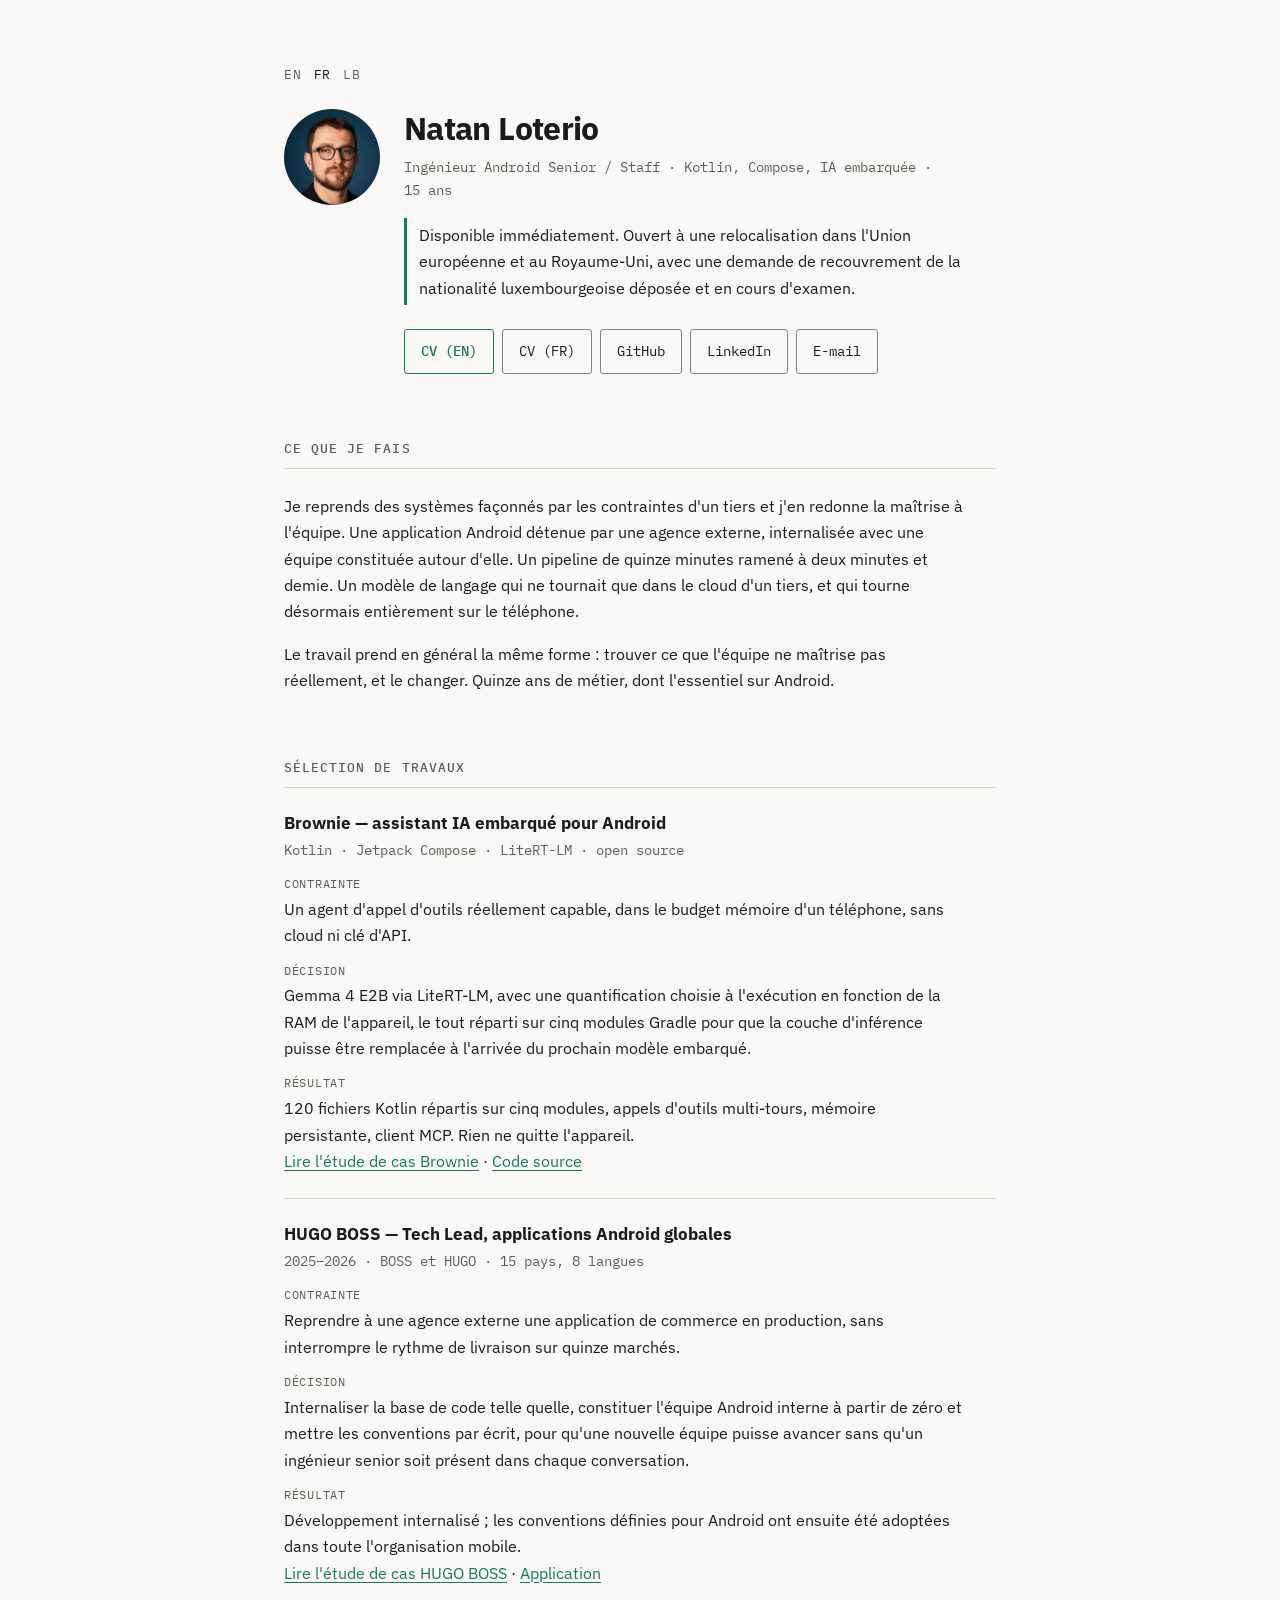
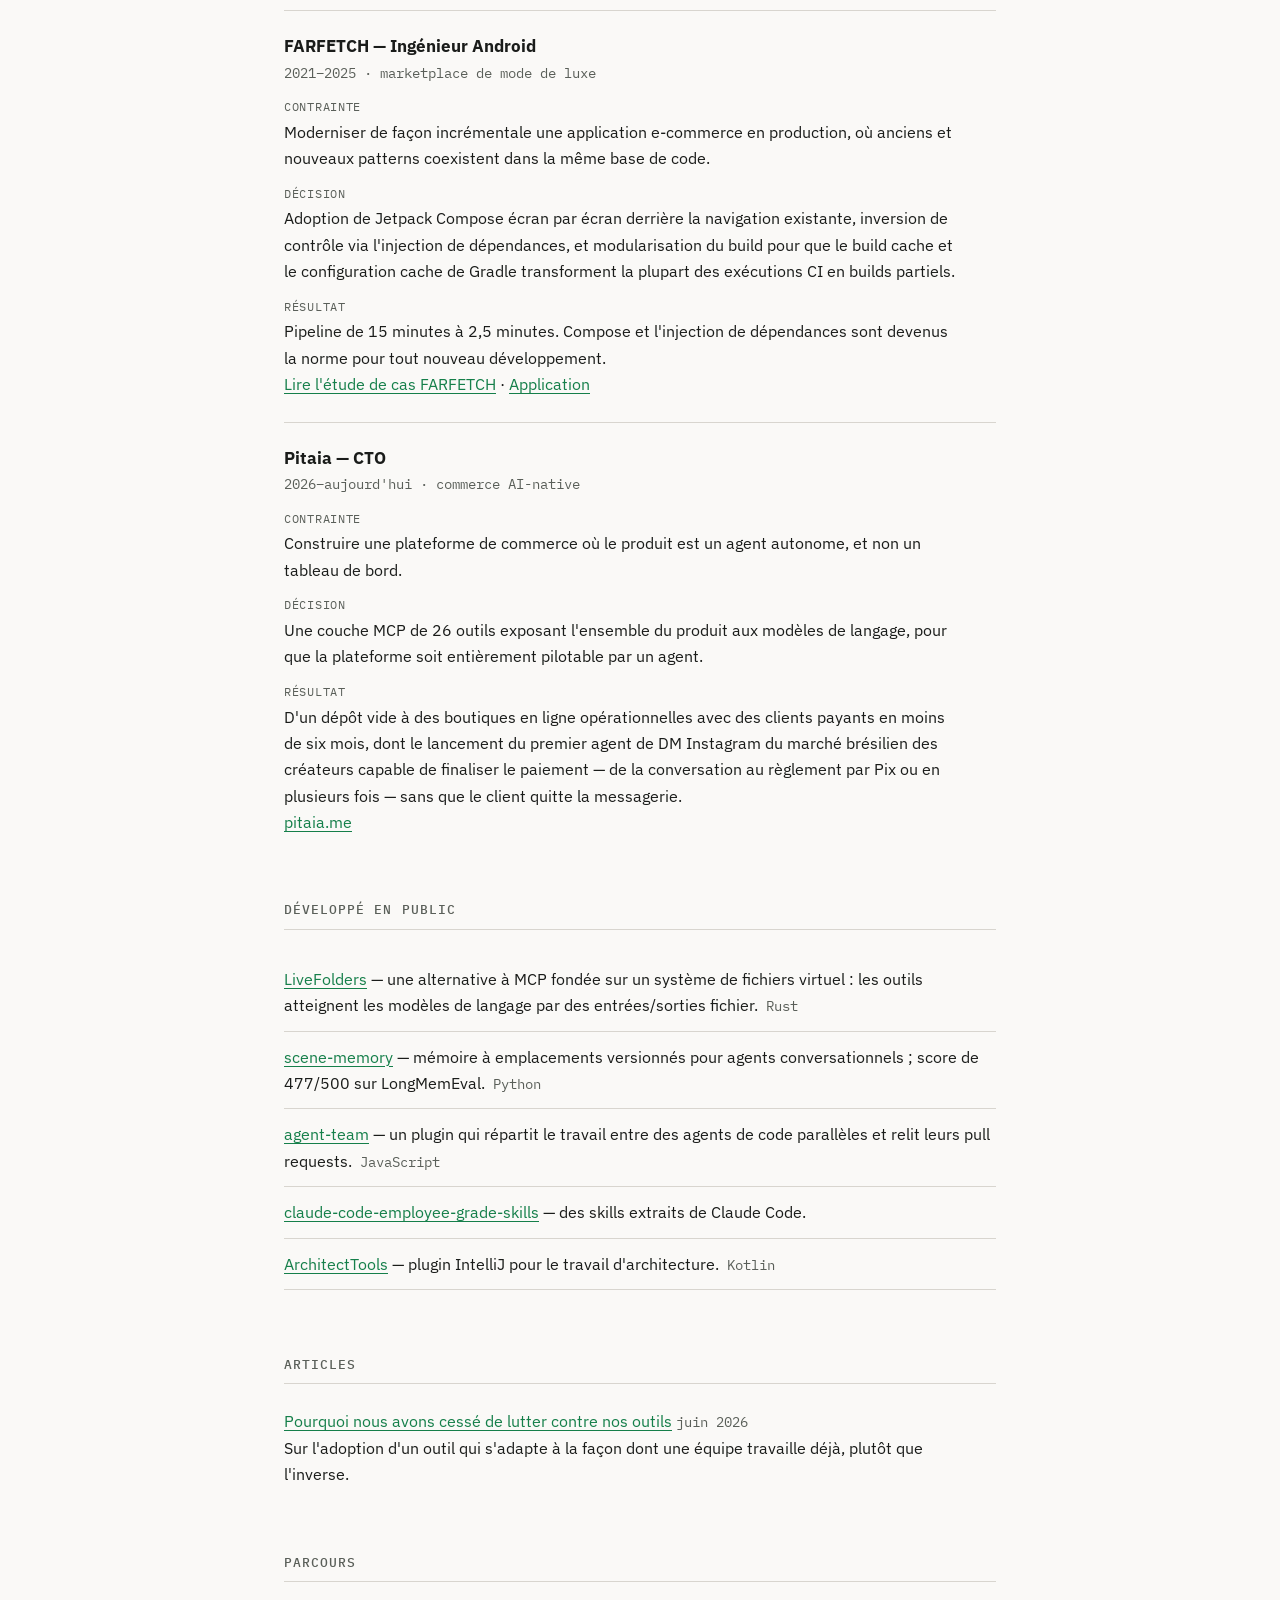
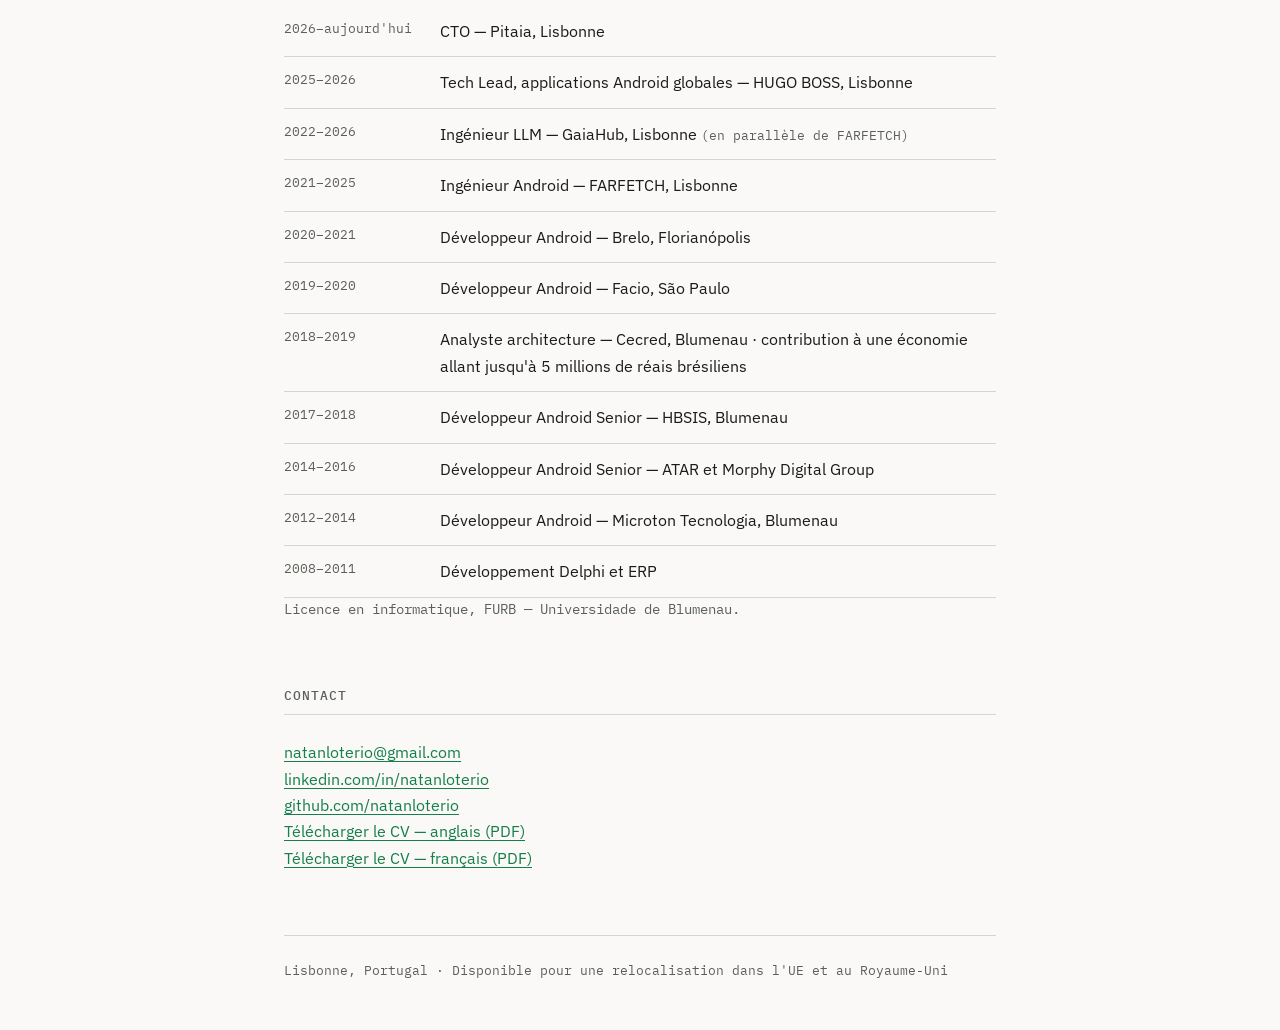
==== fr/index.html @ ef6e4e83 "fix: apply French review fixes (I1-I3, M1-M15) Surgical fixes from rev-fr.md. No hedge, number, name" ====
<!DOCTYPE html>
<html lang="fr">
<head>
<meta charset="utf-8">
<meta name="viewport" content="width=device-width, initial-scale=1">
<title>Natan Loterio — Ingénieur Android Senior / Staff</title>
<meta name="description" content="Ingénieur Android Senior / Staff, 15 ans dans le logiciel dont 13 sur Android. Kotlin, Compose, IA embarquée. Ancien Tech Lead chez HUGO BOSS et ingénieur Android chez FARFETCH. Disponible pour une relocalisation dans l'UE et au Royaume-Uni.">
<meta property="og:title" content="Natan Loterio — Ingénieur Android Senior / Staff">
<meta property="og:description" content="Quinze ans de métier, dont l'essentiel sur Android. Je reprends des systèmes façonnés par les contraintes d'un tiers et j'en redonne la maîtrise à l'équipe.">
<meta property="og:image" content="https://loterio.me/assets/og.png">
<meta property="og:url" content="https://loterio.me/fr/">
<meta property="og:type" content="profile">
<link rel="canonical" href="https://loterio.me/fr/">
<link rel="alternate" hreflang="en" href="https://loterio.me/">
<link rel="alternate" hreflang="fr" href="https://loterio.me/fr/">
<link rel="alternate" hreflang="lb" href="https://loterio.me/lb/">
<link rel="alternate" hreflang="x-default" href="https://loterio.me/">
<link rel="icon" href="../assets/favicon.ico" sizes="any">
<link rel="preconnect" href="https://fonts.googleapis.com">
<link rel="preconnect" href="https://fonts.gstatic.com" crossorigin>
<link href="https://fonts.googleapis.com/css2?family=IBM+Plex+Mono:wght@400;500&family=IBM+Plex+Sans:wght@400;500&display=swap" rel="stylesheet">
<link rel="stylesheet" href="../assets/site.css">
<script type="application/ld+json">
{"@context":"https://schema.org","@type":"Person","name":"Natan Loterio","jobTitle":"Ingénieur Android Senior / Staff","email":"mailto:natanloterio@gmail.com","url":"https://loterio.me/","image":"https://loterio.me/assets/natan.jpg","address":{"@type":"PostalAddress","addressLocality":"Lisbon","addressCountry":"PT"},"alumniOf":{"@type":"CollegeOrUniversity","name":"FURB — Universidade de Blumenau"},"knowsAbout":["Android","Kotlin","Jetpack Compose","On-device machine learning","Mobile architecture"],"sameAs":["https://github.com/natanloterio","https://www.linkedin.com/in/natanloterio","https://natanloterio.substack.com"]}
</script>
</head>
<body>

<nav class="langs" aria-label="Langue">
  <a href="../" hreflang="en" lang="en">EN</a>
  <span aria-current="true">FR</span>
  <a href="../lb/" hreflang="lb" lang="lb">LB</a>
</nav>

<header class="hero">
  <img class="portrait" src="../assets/natan.jpg" width="96" height="96" alt="Portrait de Natan Loterio">
  <div>
    <h1>Natan Loterio</h1>
    <p class="role">Ingénieur Android Senior / Staff · Kotlin, Compose, IA embarquée · 15&nbsp;ans</p>
    <p class="status">Disponible immédiatement. Ouvert à une relocalisation dans l'Union européenne et au Royaume-Uni, avec une demande de recouvrement de la nationalité luxembourgeoise déposée et en cours d'examen.</p>
    <nav class="actions" aria-label="Liens de profil">
      <a class="btn primary" href="../assets/cv-en.pdf">CV (EN)</a>
      <a class="btn" href="../assets/cv-fr.pdf">CV (FR)</a>
      <a class="btn" href="https://github.com/natanloterio" rel="noopener noreferrer">GitHub</a>
      <a class="btn" href="https://www.linkedin.com/in/natanloterio" rel="noopener noreferrer">LinkedIn</a>
      <a class="btn" href="mailto:natanloterio@gmail.com">E-mail</a>
    </nav>
  </div>
</header>

<main>

<section id="thesis">
  <h2>Ce que je fais</h2>
  <p>Je reprends des systèmes façonnés par les contraintes d'un tiers et j'en redonne la maîtrise à l'équipe. Une application Android détenue par une agence externe, internalisée avec une équipe constituée autour d'elle. Un pipeline de quinze minutes ramené à deux minutes et demie. Un modèle de langage qui ne tournait que dans le cloud d'un tiers, et qui tourne désormais entièrement sur le téléphone.</p>
  <p>Le travail prend en général la même forme&nbsp;: trouver ce que l'équipe ne maîtrise pas réellement, et le changer. Quinze ans de métier, dont l'essentiel sur Android.</p>
</section>

<section id="proof">
  <h2>Sélection de travaux</h2>

  <article class="proof-item">
    <h3>Brownie — assistant IA embarqué pour Android</h3>
    <p class="meta">Kotlin · Jetpack Compose · LiteRT-LM · open source</p>
    <dl>
      <dt>Contrainte</dt>
      <dd>Un agent d'appel d'outils réellement capable, dans le budget mémoire d'un téléphone, sans cloud ni clé d'API.</dd>
      <dt>Décision</dt>
      <dd>Gemma 4 E2B via LiteRT-LM, avec une quantification choisie à l'exécution en fonction de la RAM de l'appareil, le tout réparti sur cinq modules Gradle pour que la couche d'inférence puisse être remplacée à l'arrivée du prochain modèle embarqué.</dd>
      <dt>Résultat</dt>
      <dd>120 fichiers Kotlin répartis sur cinq modules, appels d'outils multi-tours, mémoire persistante, client MCP. Rien ne quitte l'appareil.</dd>
    </dl>
    <p><a href="work/brownie.html">Lire l'étude de cas Brownie</a> · <a href="https://github.com/natanloterio/Brownie" rel="noopener noreferrer">Code source</a></p>
  </article>

  <article class="proof-item">
    <h3>HUGO BOSS — Tech Lead, applications Android globales</h3>
    <p class="meta">2025–2026 · BOSS et HUGO · 15 pays, 8 langues</p>
    <dl>
      <dt>Contrainte</dt>
      <dd>Reprendre à une agence externe une application de commerce en production, sans interrompre le rythme de livraison sur quinze marchés.</dd>
      <dt>Décision</dt>
      <dd>Internaliser la base de code telle quelle, constituer l'équipe Android interne à partir de zéro et mettre les conventions par écrit, pour qu'une nouvelle équipe puisse avancer sans qu'un ingénieur senior soit présent dans chaque conversation.</dd>
      <dt>Résultat</dt>
      <dd>Développement internalisé&nbsp;; les conventions définies pour Android ont ensuite été adoptées dans toute l'organisation mobile.</dd>
    </dl>
    <p><a href="work/hugo-boss.html">Lire l'étude de cas HUGO BOSS</a> · <a href="https://play.google.com/store/apps/details?id=com.hugoboss.hugoboss" rel="noopener noreferrer">Application</a></p>
  </article>

  <article class="proof-item">
    <h3>FARFETCH — Ingénieur Android</h3>
    <p class="meta">2021–2025 · marketplace de mode de luxe</p>
    <dl>
      <dt>Contrainte</dt>
      <dd>Moderniser de façon incrémentale une application e-commerce en production, où anciens et nouveaux patterns coexistent dans la même base de code.</dd>
      <dt>Décision</dt>
      <dd>Adoption de Jetpack Compose écran par écran derrière la navigation existante, inversion de contrôle via l'injection de dépendances, et modularisation du build pour que le build cache et le configuration cache de Gradle transforment la plupart des exécutions CI en builds partiels.</dd>
      <dt>Résultat</dt>
      <dd>Pipeline de 15 minutes à 2,5 minutes. Compose et l'injection de dépendances sont devenus la norme pour tout nouveau développement.</dd>
    </dl>
    <p><a href="work/farfetch.html">Lire l'étude de cas FARFETCH</a> · <a href="https://play.google.com/store/apps/details?id=com.farfetch.farfetchshop" rel="noopener noreferrer">Application</a></p>
  </article>

  <article class="proof-item">
    <h3>Pitaia — CTO</h3>
    <p class="meta">2026–aujourd'hui · commerce AI-native</p>
    <dl>
      <dt>Contrainte</dt>
      <dd>Construire une plateforme de commerce où le produit est un agent autonome, et non un tableau de bord.</dd>
      <dt>Décision</dt>
      <dd>Une couche MCP de 26 outils exposant l'ensemble du produit aux modèles de langage, pour que la plateforme soit entièrement pilotable par un agent.</dd>
      <dt>Résultat</dt>
      <dd>D'un dépôt vide à des boutiques en ligne opérationnelles avec des clients payants en moins de six mois, dont le lancement du premier agent de DM Instagram du marché brésilien des créateurs capable de finaliser le paiement — de la conversation au règlement par Pix ou en plusieurs fois — sans que le client quitte la messagerie.</dd>
    </dl>
    <p><a href="https://pitaia.me" rel="noopener noreferrer">pitaia.me</a></p>
  </article>
</section>

<section id="open-source">
  <h2>Développé en public</h2>
  <ul class="repo-list">
    <li><a href="https://github.com/natanloterio/LiveFolders" rel="noopener noreferrer">LiveFolders</a> — une alternative à MCP fondée sur un système de fichiers virtuel&nbsp;: les outils atteignent les modèles de langage par des entrées/sorties fichier.<span class="stack">Rust</span></li>
    <li><a href="https://github.com/natanloterio/scene-memory" rel="noopener noreferrer">scene-memory</a> — mémoire à emplacements versionnés pour agents conversationnels&nbsp;; score de 477/500 sur LongMemEval.<span class="stack">Python</span></li>
    <li><a href="https://github.com/natanloterio/agent-team" rel="noopener noreferrer">agent-team</a> — un plugin qui répartit le travail entre des agents de code parallèles et relit leurs pull requests.<span class="stack">JavaScript</span></li>
    <li><a href="https://github.com/natanloterio/claude-code-employee-grade-skills" rel="noopener noreferrer">claude-code-employee-grade-skills</a> — des skills extraits de Claude Code.</li>
    <li><a href="https://github.com/natanloterio/ArchitectTools" rel="noopener noreferrer">ArchitectTools</a> — plugin IntelliJ pour le travail d'architecture.<span class="stack">Kotlin</span></li>
  </ul>
</section>

<section id="writing">
  <h2>Articles</h2>
  <ul class="plain">
    <li>
      <a href="https://natanloterio.substack.com/p/why-we-stopped-fighting-our-tools" rel="noopener noreferrer">Pourquoi nous avons cessé de lutter contre nos outils</a>
      <span class="period">juin 2026</span>
      <p>Sur l'adoption d'un outil qui s'adapte à la façon dont une équipe travaille déjà, plutôt que l'inverse.</p>
    </li>
  </ul>
</section>

<section id="track-record">
  <h2>Parcours</h2>
  <ul class="timeline">
    <li><span class="period">2026–aujourd'hui</span><span>CTO — Pitaia, Lisbonne</span></li>
    <li><span class="period">2025–2026</span><span>Tech Lead, applications Android globales — HUGO BOSS, Lisbonne</span></li>
    <li><span class="period">2022–2026</span><span>Ingénieur LLM — GaiaHub, Lisbonne <span class="period">(en parallèle de FARFETCH)</span></span></li>
    <li><span class="period">2021–2025</span><span>Ingénieur Android — FARFETCH, Lisbonne</span></li>
    <li><span class="period">2020–2021</span><span>Développeur Android — Brelo, Florianópolis</span></li>
    <li><span class="period">2019–2020</span><span>Développeur Android — Facio, São Paulo</span></li>
    <li><span class="period">2018–2019</span><span>Analyste architecture — Cecred, Blumenau · contribution à une économie allant jusqu'à 5 millions de réais brésiliens</span></li>
    <li><span class="period">2017–2018</span><span>Développeur Android Senior — HBSIS, Blumenau</span></li>
    <li><span class="period">2014–2016</span><span>Développeur Android Senior — ATAR et Morphy Digital Group</span></li>
    <li><span class="period">2012–2014</span><span>Développeur Android — Microton Tecnologia, Blumenau</span></li>
    <li><span class="period">2008–2011</span><span>Développement Delphi et ERP</span></li>
  </ul>
  <p class="meta">Licence en informatique, FURB — Universidade de Blumenau.</p>
</section>

<section id="contact">
  <h2>Contact</h2>
  <ul class="plain">
    <li><a href="mailto:natanloterio@gmail.com">natanloterio@gmail.com</a></li>
    <li><a href="https://www.linkedin.com/in/natanloterio" rel="noopener noreferrer">linkedin.com/in/natanloterio</a></li>
    <li><a href="https://github.com/natanloterio" rel="noopener noreferrer">github.com/natanloterio</a></li>
    <li><a href="../assets/cv-en.pdf">Télécharger le CV — anglais (PDF)</a></li>
    <li><a href="../assets/cv-fr.pdf">Télécharger le CV — français (PDF)</a></li>
  </ul>
</section>

</main>

<footer>Lisbonne, Portugal · Disponible pour une relocalisation dans l'UE et au Royaume-Uni</footer>

</body>
</html>
---- assets/site.css ----
:root {
  --bg: #faf9f7;
  --surface: #f2f0ec;
  --text: #1a1c1a;
  --muted: #5a5f59;
  --accent: #157f4a;
  --rule: #d8d5cf;
  --rule-interactive: #878581;
  --mono: 'IBM Plex Mono', ui-monospace, SFMono-Regular, Menlo, monospace;
  --sans: 'IBM Plex Sans', system-ui, -apple-system, 'Segoe UI', sans-serif;
  --measure: 68ch;
  --page: 760px;
  --s1: 4px;  --s2: 8px;   --s3: 12px; --s4: 16px;
  --s6: 24px; --s8: 32px;  --s12: 48px; --s16: 64px;
}

@media (prefers-color-scheme: dark) {
  :root {
    --bg: #0d0d0d;
    --surface: #161816;
    --text: #e6e6e3;
    --muted: #8b8f8a;
    --accent: #63c98a;
    --rule: #262826;
    --rule-interactive: #666866;
  }
}

*, *::before, *::after { box-sizing: border-box; }
body, h1, h2, h3, p, ul, ol, figure { margin: 0; }

body {
  background: var(--bg);
  color: var(--text);
  font-family: var(--sans);
  font-size: 16px;
  line-height: 1.65;
  max-width: var(--page);
  margin: 0 auto;
  padding: var(--s16) var(--s6) var(--s12);
  -webkit-font-smoothing: antialiased;
}

a { color: var(--accent); text-underline-offset: 3px; }
a:hover { text-decoration-thickness: 2px; }
:focus-visible { outline: 2px solid var(--accent); outline-offset: 3px; border-radius: 2px; }

h1 { font-size: 32px; line-height: 1.2; letter-spacing: -0.02em; }
h2 {
  font-family: var(--mono);
  font-size: 13px;
  font-weight: 500;
  letter-spacing: 0.08em;
  text-transform: uppercase;
  color: var(--muted);
  padding-bottom: var(--s2);
  border-bottom: 1px solid var(--rule);
  margin-bottom: var(--s6);
}
h3 { font-size: 17px; line-height: 1.35; }
p { max-width: var(--measure); }
p + p { margin-top: var(--s4); }

.mono, .meta, .period, .stack { font-family: var(--mono); font-size: 14px; color: var(--muted); }

section { margin-top: var(--s16); }

/* Hero */
.hero h1 { margin-bottom: var(--s2); }
.hero .role { font-family: var(--mono); font-size: 14px; color: var(--muted); margin-bottom: var(--s4); }
.hero .status {
  font-size: 16px;
  border-left: 3px solid var(--accent);
  padding: var(--s1) 0 var(--s1) var(--s3);
  margin-bottom: var(--s6);
}

.hero { display: grid; grid-template-columns: 96px 1fr; gap: var(--s6); align-items: start; }
.hero > div { min-width: 0; }
.portrait { width: 96px; height: 96px; border-radius: 50%; display: block; }

@media (max-width: 640px) {
  .hero { grid-template-columns: 64px 1fr; gap: var(--s4); }
  .portrait { width: 64px; height: 64px; }
}

.actions { display: flex; flex-wrap: wrap; gap: var(--s2); }
.btn {
  font-family: var(--mono);
  font-size: 14px;
  text-decoration: none;
  color: var(--text);
  border: 1px solid var(--rule-interactive);
  border-radius: 3px;
  padding: 10px var(--s4);
  min-height: 44px;
  display: inline-flex;
  align-items: center;
}
.btn:hover { border-color: var(--accent); color: var(--accent); }
.btn.primary { border-color: var(--accent); color: var(--accent); font-weight: 500; }

/* Proof */
.proof-item { padding-top: var(--s6); border-top: 1px solid var(--rule); margin-top: var(--s6); }
.proof-item:first-of-type { border-top: 0; margin-top: 0; padding-top: 0; }
.proof-item h3 { margin-bottom: var(--s1); }
.proof-item dl { margin: var(--s3) 0 0; }
.proof-item dt {
  font-family: var(--mono); font-size: 12px; letter-spacing: 0.06em;
  text-transform: uppercase; color: var(--muted); margin-top: var(--s3);
}
.proof-item dd { margin: 2px 0 0; max-width: var(--measure); }

/* Repos and writing */
.repo-list, .plain { list-style: none; padding: 0; }
.repo-list li { padding: var(--s3) 0; border-bottom: 1px solid var(--rule); }
.repo-list .stack { margin-left: var(--s2); }

/* Track record */
.timeline { list-style: none; padding: 0; }
.timeline li {
  display: grid;
  grid-template-columns: 140px 1fr;
  gap: var(--s4);
  padding: var(--s3) 0;
  border-bottom: 1px solid var(--rule);
}
.timeline .period { font-size: 13px; }

/* Case studies */
.case-nav { font-family: var(--mono); font-size: 14px; margin-bottom: var(--s8); }
.case h2 { margin-top: var(--s12); }
.case p { margin-top: var(--s4); }
.case ul { max-width: var(--measure); padding-left: 1.1em; margin-top: var(--s4); }
.case li { margin-top: var(--s2); }

footer {
  margin-top: var(--s16);
  padding-top: var(--s6);
  border-top: 1px solid var(--rule);
  font-family: var(--mono);
  font-size: 13px;
  color: var(--muted);
}

@media (max-width: 640px) {
  body { padding: var(--s8) var(--s4) var(--s12); font-size: 15px; }
  h1 { font-size: 26px; }
  .timeline li { grid-template-columns: 1fr; gap: 2px; }
}

@media (prefers-reduced-motion: reduce) {
  *, *::before, *::after { animation: none !important; transition: none !important; }
}

@media print {
  :root {
    --bg: #ffffff; --surface: #ffffff; --text: #000000;
    --muted: #444444; --accent: #000000; --rule: #cccccc;
  }
  body { max-width: none; padding: 0; font-size: 11pt; }
  .actions, .case-nav { display: none; }
  a { text-decoration: underline; }
  a[href^="http"]::after { content: " (" attr(href) ")"; font-size: 9pt; color: #444; }
}

.langs {
  font-family: var(--mono);
  font-size: 13px;
  letter-spacing: 0.06em;
  margin-bottom: var(--s6);
  display: flex;
  gap: var(--s3);
}
.langs span { color: var(--text); }
.langs a { color: var(--muted); text-decoration: none; }
.langs a:hover { color: var(--accent); text-decoration: underline; }
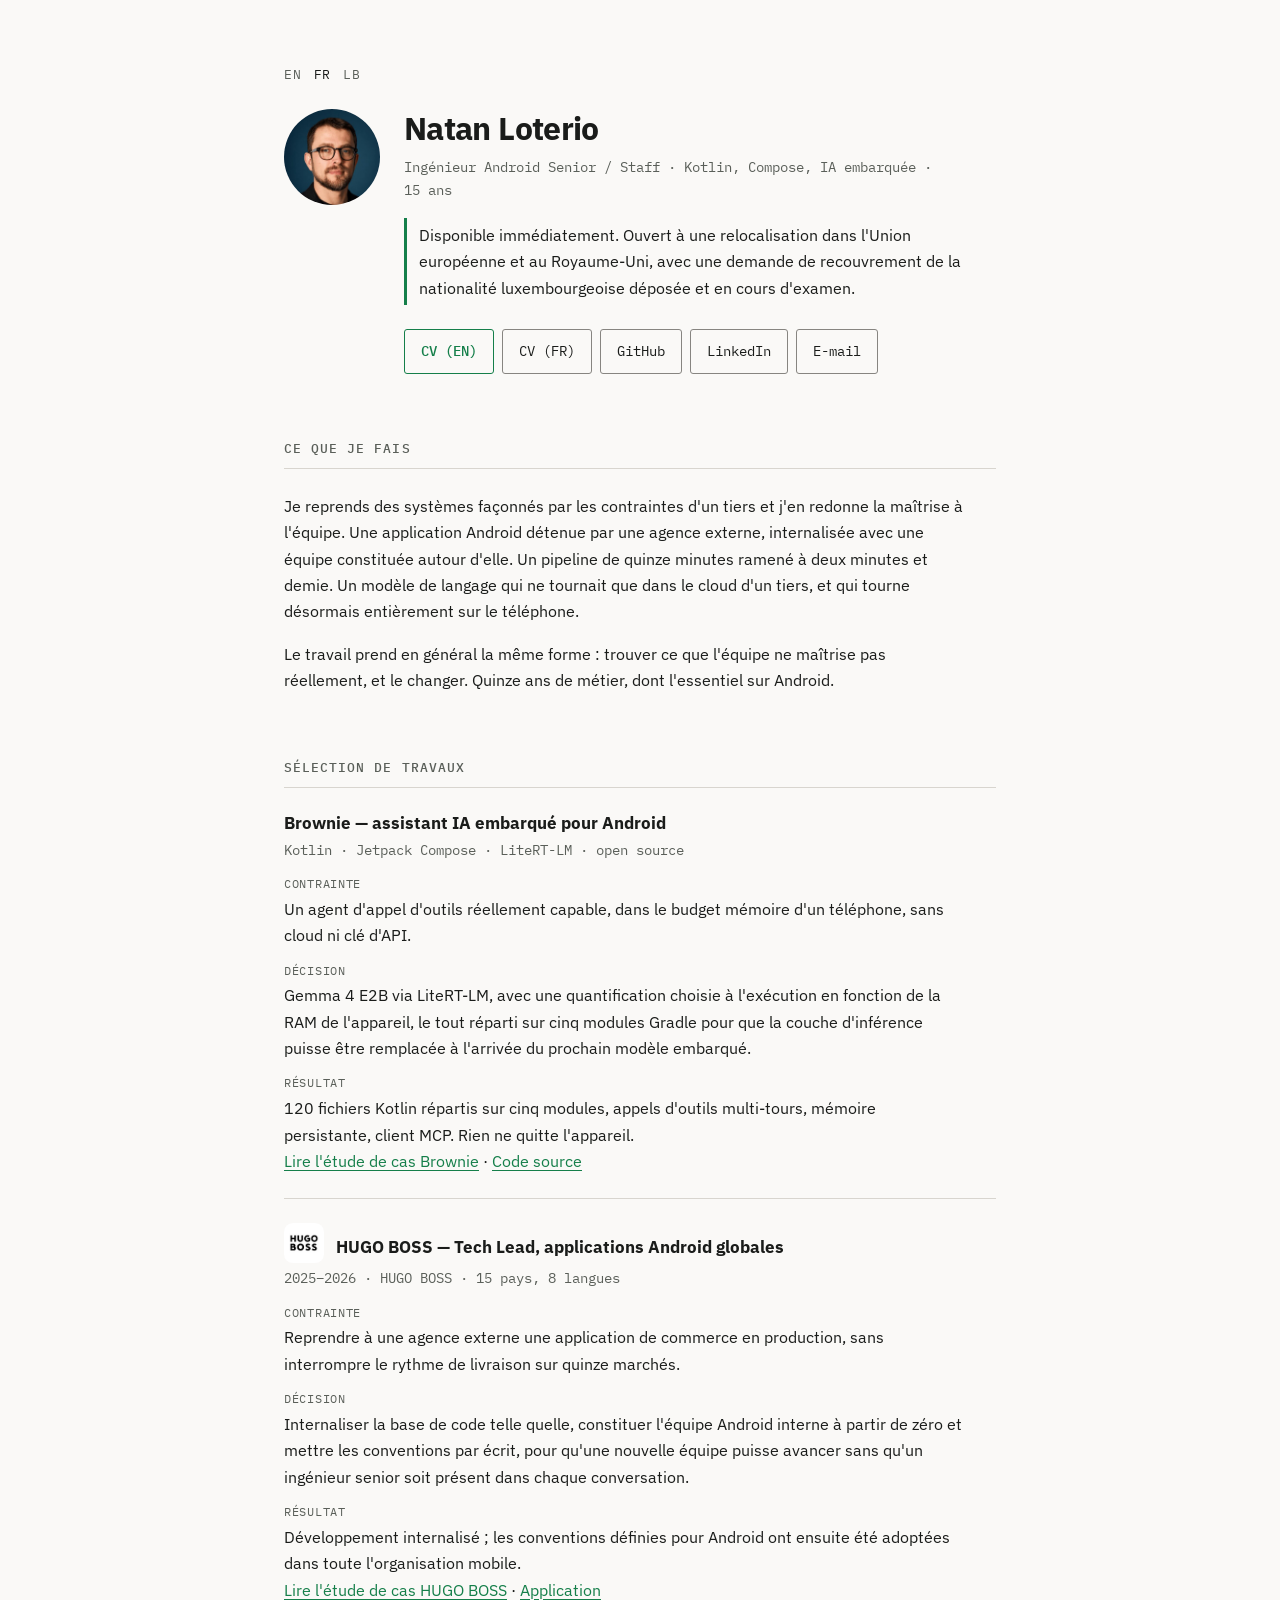
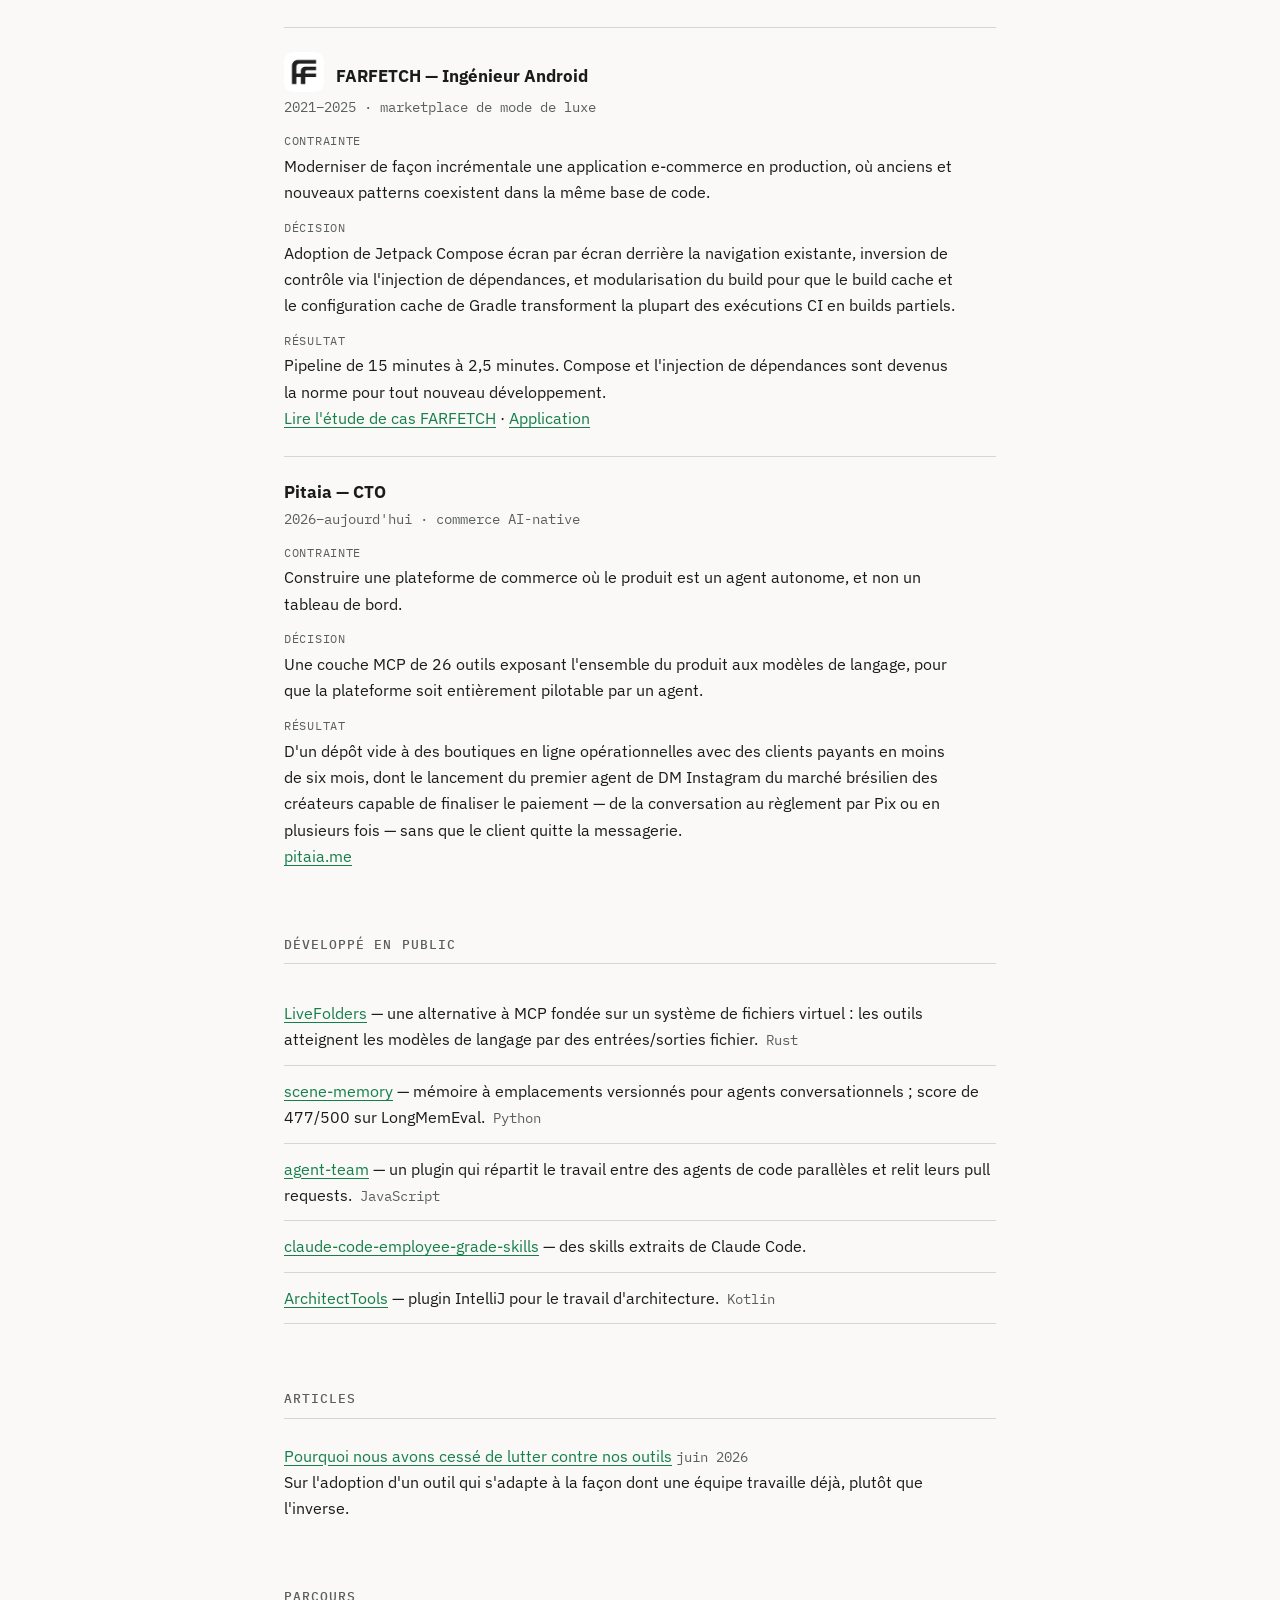
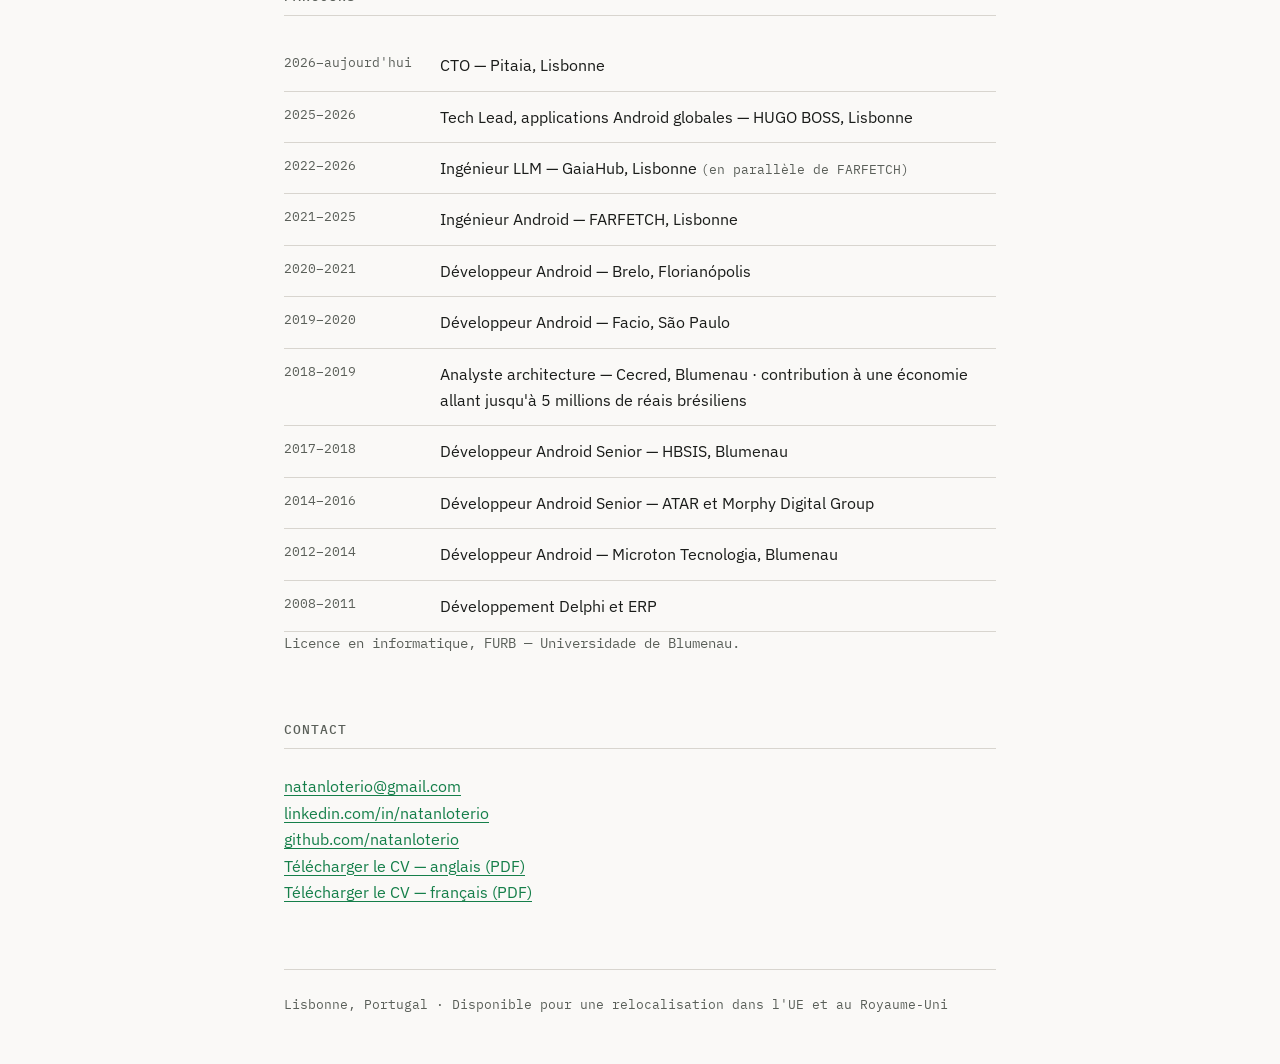
==== commit 611f82f8: "feat: add HUGO BOSS and FARFETCH app icons, sharpen the brand scan line Icons come from the Play Sto" ====
--- a/fr/index.html
+++ b/fr/index.html
@@ -21,7 +21,7 @@
 <link href="https://fonts.googleapis.com/css2?family=IBM+Plex+Mono:wght@400;500&family=IBM+Plex+Sans:wght@400;500&display=swap" rel="stylesheet">
 <link rel="stylesheet" href="../assets/site.css">
 <script type="application/ld+json">
-{"@context":"https://schema.org","@type":"Person","name":"Natan Loterio","jobTitle":"Ingénieur Android Senior / Staff","email":"mailto:natanloterio@gmail.com","url":"https://loterio.me/","image":"https://loterio.me/assets/natan.jpg","address":{"@type":"PostalAddress","addressLocality":"Lisbon","addressCountry":"PT"},"alumniOf":{"@type":"CollegeOrUniversity","name":"FURB — Universidade de Blumenau"},"knowsAbout":["Android","Kotlin","Jetpack Compose","On-device machine learning","Mobile architecture"],"sameAs":["https://github.com/natanloterio","https://www.linkedin.com/in/natanloterio","https://natanloterio.substack.com"]}
+{"@context":"https://schema.org","@type":"Person","name":"Natan Loterio","jobTitle":"Ingénieur Android Senior · Tech Lead","email":"mailto:natanloterio@gmail.com","url":"https://loterio.me/","image":"https://loterio.me/assets/natan.jpg","address":{"@type":"PostalAddress","addressLocality":"Lisbon","addressCountry":"PT"},"alumniOf":{"@type":"CollegeOrUniversity","name":"FURB — Universidade de Blumenau"},"knowsAbout":["Android","Kotlin","Jetpack Compose","On-device machine learning","Mobile architecture"],"sameAs":["https://github.com/natanloterio","https://www.linkedin.com/in/natanloterio","https://natanloterio.substack.com"]}
 </script>
 </head>
 <body>
@@ -74,8 +74,8 @@
   </article>
 
   <article class="proof-item">
-    <h3>HUGO BOSS — Tech Lead, applications Android globales</h3>
-    <p class="meta">2025–2026 · BOSS et HUGO · 15 pays, 8 langues</p>
+    <h3><img class="app-icon" src="../assets/app-hugoboss.png" width="40" height="40" alt="">HUGO BOSS — Tech Lead, applications Android globales</h3>
+    <p class="meta">2025–2026 · HUGO BOSS · 15 pays, 8 langues</p>
     <dl>
       <dt>Contrainte</dt>
       <dd>Reprendre à une agence externe une application de commerce en production, sans interrompre le rythme de livraison sur quinze marchés.</dd>
@@ -88,7 +88,7 @@
   </article>
 
   <article class="proof-item">
-    <h3>FARFETCH — Ingénieur Android</h3>
+    <h3><img class="app-icon" src="../assets/app-farfetch.png" width="40" height="40" alt="">FARFETCH — Ingénieur Android</h3>
     <p class="meta">2021–2025 · marketplace de mode de luxe</p>
     <dl>
       <dt>Contrainte</dt>
--- a/assets/site.css
+++ b/assets/site.css
@@ -175,3 +175,11 @@
 .langs span { color: var(--text); }
 .langs a { color: var(--muted); text-decoration: none; }
 .langs a:hover { color: var(--accent); text-decoration: underline; }
+
+.app-icon {
+  width: 40px;
+  height: 40px;
+  border-radius: 22%;
+  vertical-align: -10px;
+  margin-right: var(--s3);
+}
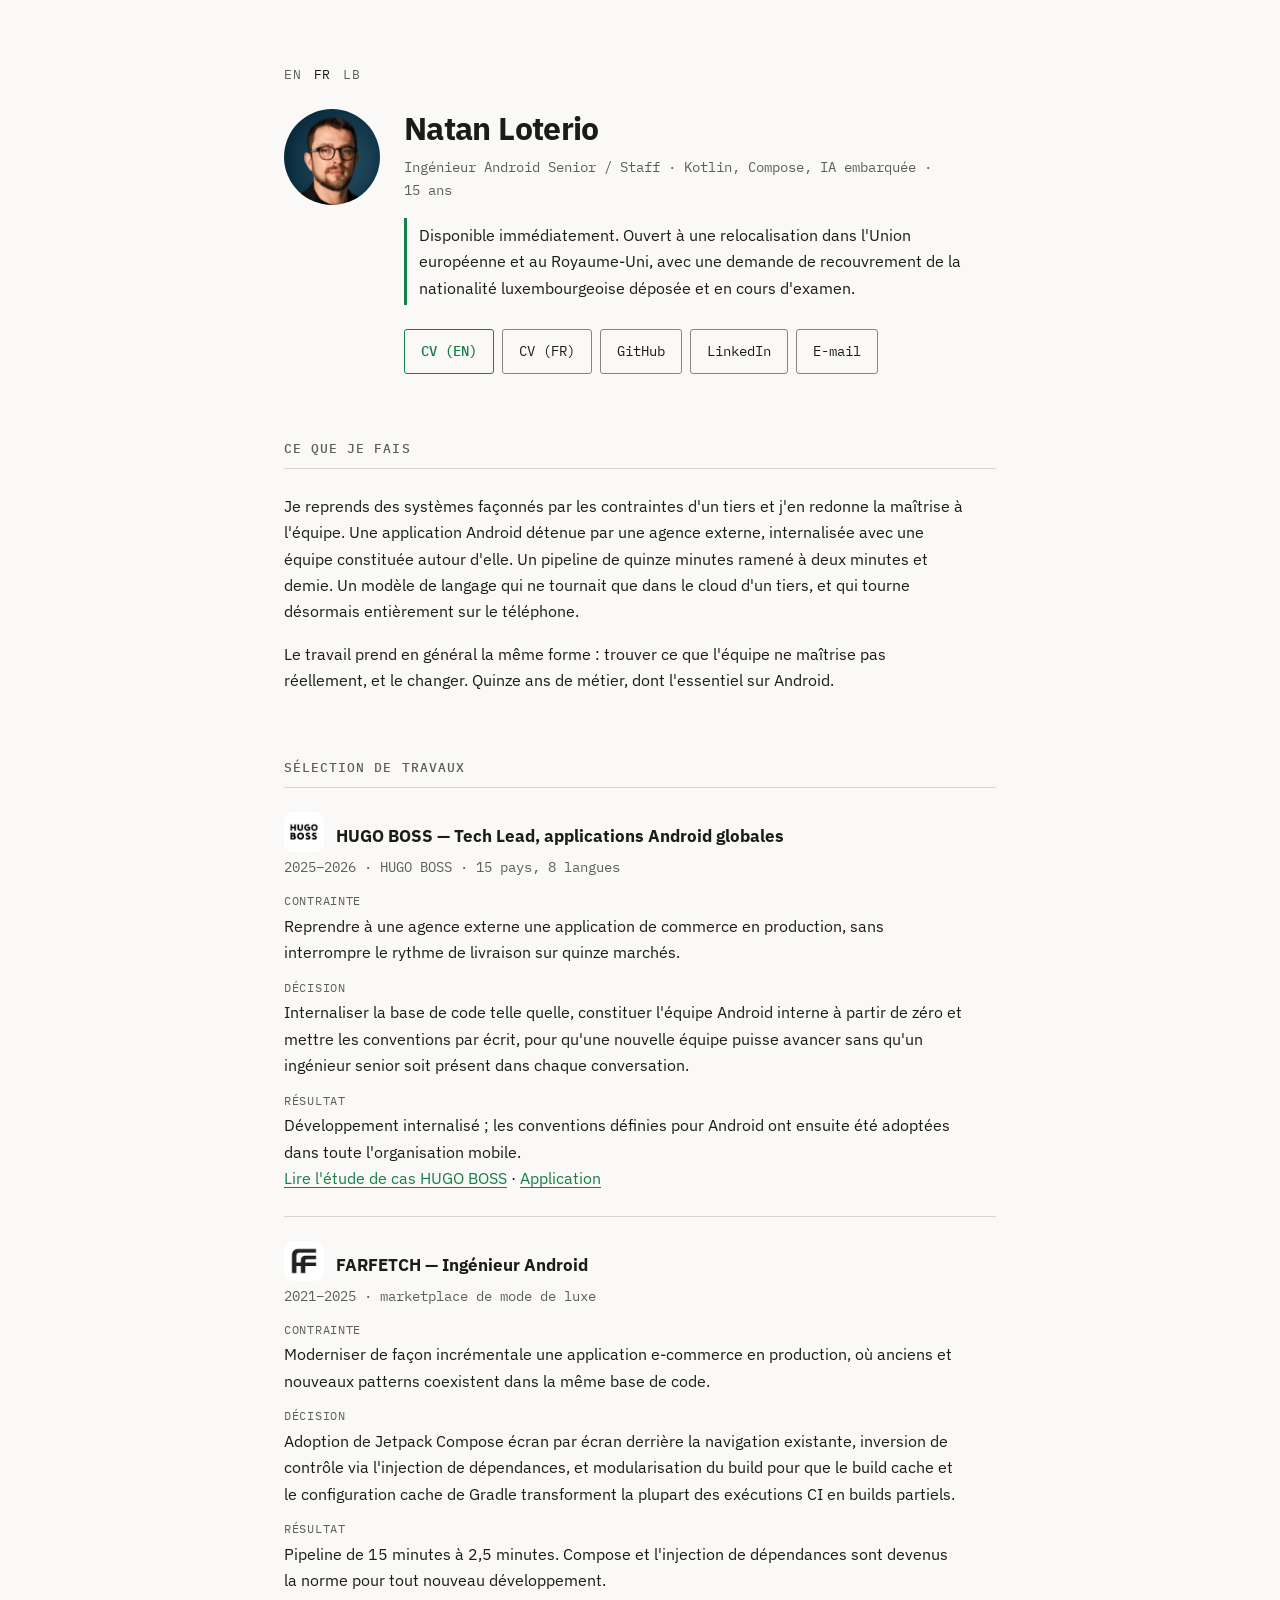
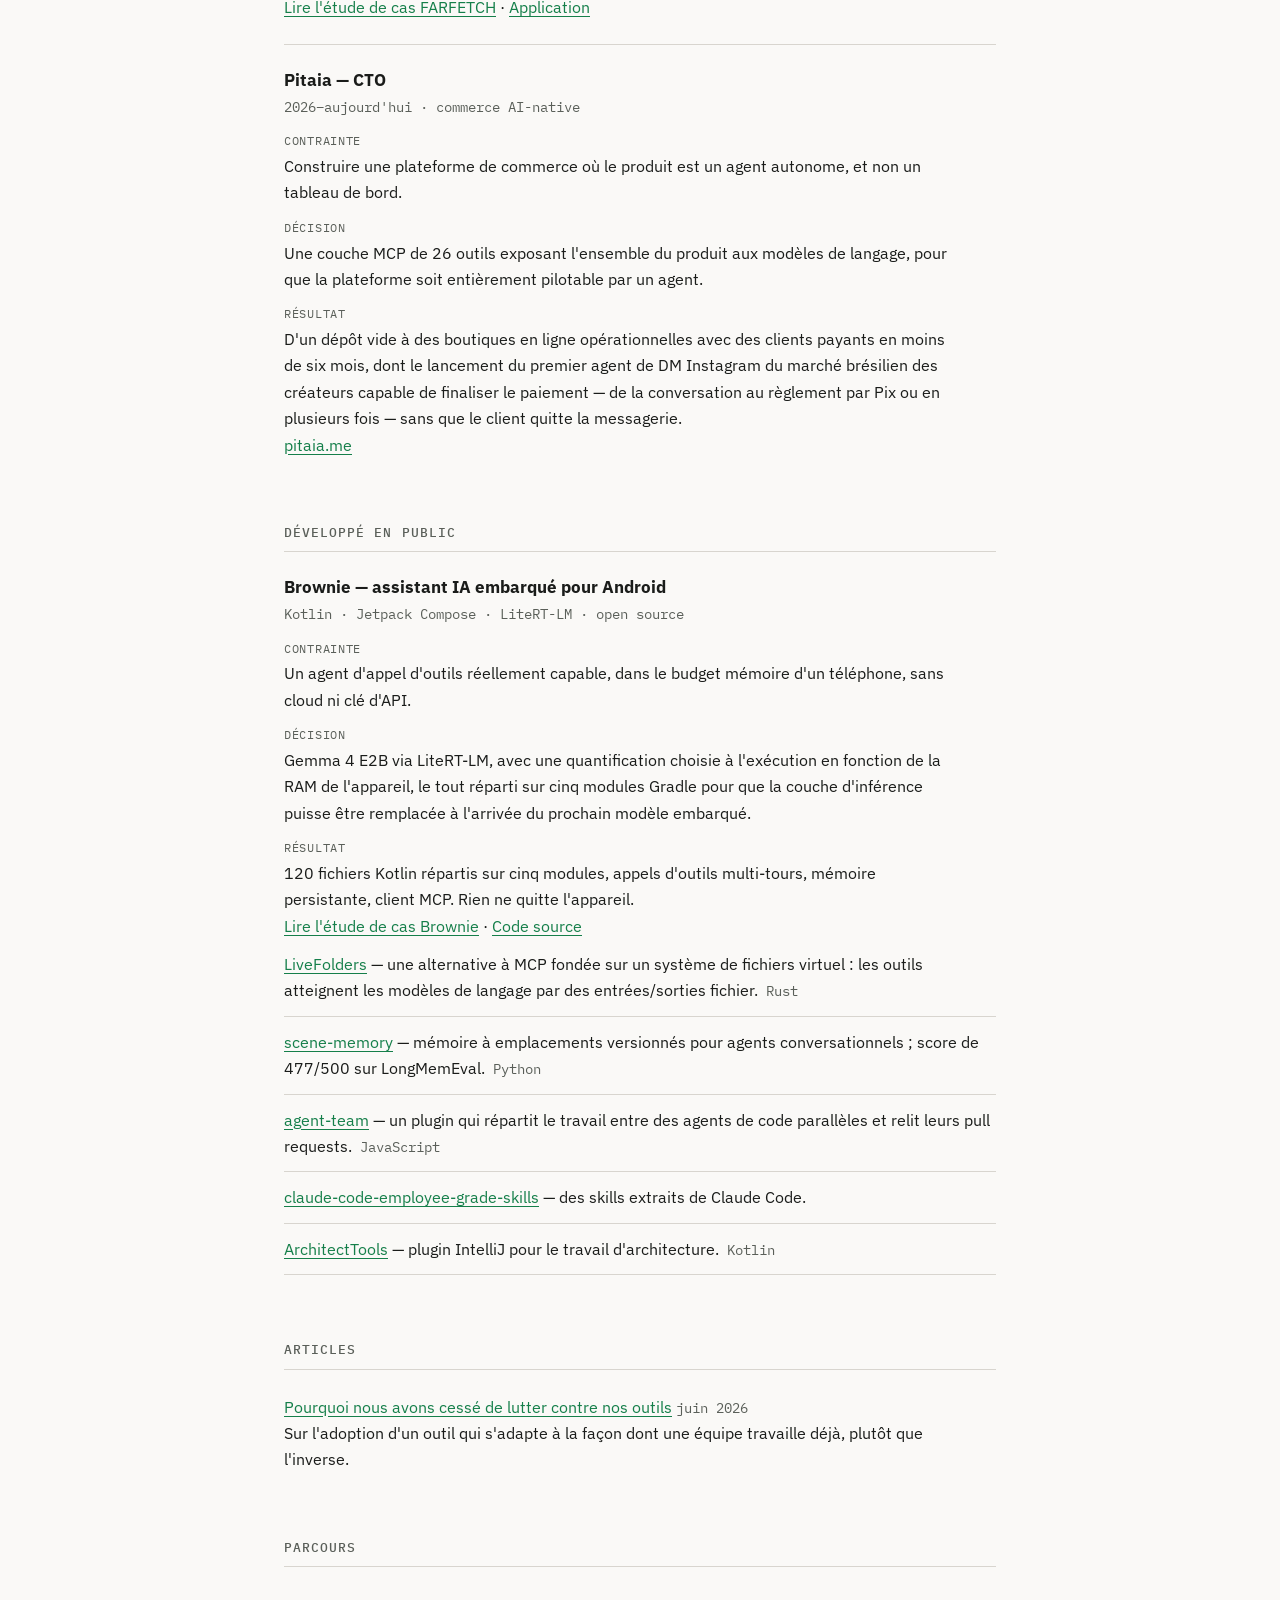
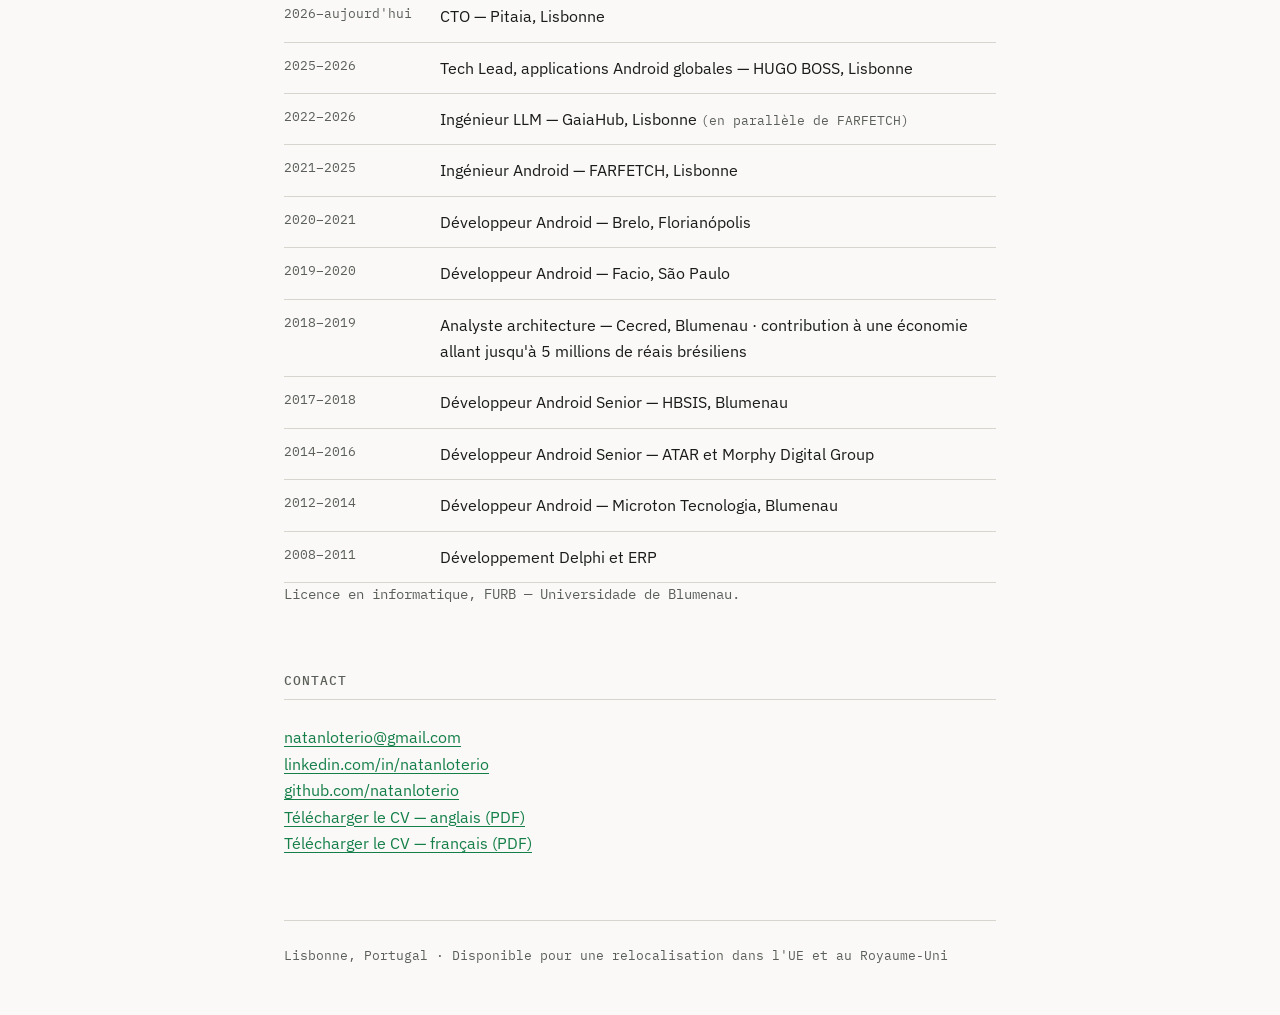
==== commit f33d1fc7: "feat: add the HUGO BOSS re-architecture, move Brownie to open source Three changes, all three langua" ====
--- a/fr/index.html
+++ b/fr/index.html
@@ -60,20 +60,6 @@
   <h2>Sélection de travaux</h2>
 
   <article class="proof-item">
-    <h3>Brownie — assistant IA embarqué pour Android</h3>
-    <p class="meta">Kotlin · Jetpack Compose · LiteRT-LM · open source</p>
-    <dl>
-      <dt>Contrainte</dt>
-      <dd>Un agent d'appel d'outils réellement capable, dans le budget mémoire d'un téléphone, sans cloud ni clé d'API.</dd>
-      <dt>Décision</dt>
-      <dd>Gemma 4 E2B via LiteRT-LM, avec une quantification choisie à l'exécution en fonction de la RAM de l'appareil, le tout réparti sur cinq modules Gradle pour que la couche d'inférence puisse être remplacée à l'arrivée du prochain modèle embarqué.</dd>
-      <dt>Résultat</dt>
-      <dd>120 fichiers Kotlin répartis sur cinq modules, appels d'outils multi-tours, mémoire persistante, client MCP. Rien ne quitte l'appareil.</dd>
-    </dl>
-    <p><a href="work/brownie.html">Lire l'étude de cas Brownie</a> · <a href="https://github.com/natanloterio/Brownie" rel="noopener noreferrer">Code source</a></p>
-  </article>
-
-  <article class="proof-item">
     <h3><img class="app-icon" src="../assets/app-hugoboss.png" width="40" height="40" alt="">HUGO BOSS — Tech Lead, applications Android globales</h3>
     <p class="meta">2025–2026 · HUGO BOSS · 15 pays, 8 langues</p>
     <dl>
@@ -118,6 +104,21 @@
 
 <section id="open-source">
   <h2>Développé en public</h2>
+
+  <article class="proof-item">
+    <h3>Brownie — assistant IA embarqué pour Android</h3>
+    <p class="meta">Kotlin · Jetpack Compose · LiteRT-LM · open source</p>
+    <dl>
+      <dt>Contrainte</dt>
+      <dd>Un agent d'appel d'outils réellement capable, dans le budget mémoire d'un téléphone, sans cloud ni clé d'API.</dd>
+      <dt>Décision</dt>
+      <dd>Gemma 4 E2B via LiteRT-LM, avec une quantification choisie à l'exécution en fonction de la RAM de l'appareil, le tout réparti sur cinq modules Gradle pour que la couche d'inférence puisse être remplacée à l'arrivée du prochain modèle embarqué.</dd>
+      <dt>Résultat</dt>
+      <dd>120 fichiers Kotlin répartis sur cinq modules, appels d'outils multi-tours, mémoire persistante, client MCP. Rien ne quitte l'appareil.</dd>
+    </dl>
+    <p><a href="work/brownie.html">Lire l'étude de cas Brownie</a> · <a href="https://github.com/natanloterio/Brownie" rel="noopener noreferrer">Code source</a></p>
+  </article>
+
   <ul class="repo-list">
     <li><a href="https://github.com/natanloterio/LiveFolders" rel="noopener noreferrer">LiveFolders</a> — une alternative à MCP fondée sur un système de fichiers virtuel&nbsp;: les outils atteignent les modèles de langage par des entrées/sorties fichier.<span class="stack">Rust</span></li>
     <li><a href="https://github.com/natanloterio/scene-memory" rel="noopener noreferrer">scene-memory</a> — mémoire à emplacements versionnés pour agents conversationnels&nbsp;; score de 477/500 sur LongMemEval.<span class="stack">Python</span></li>
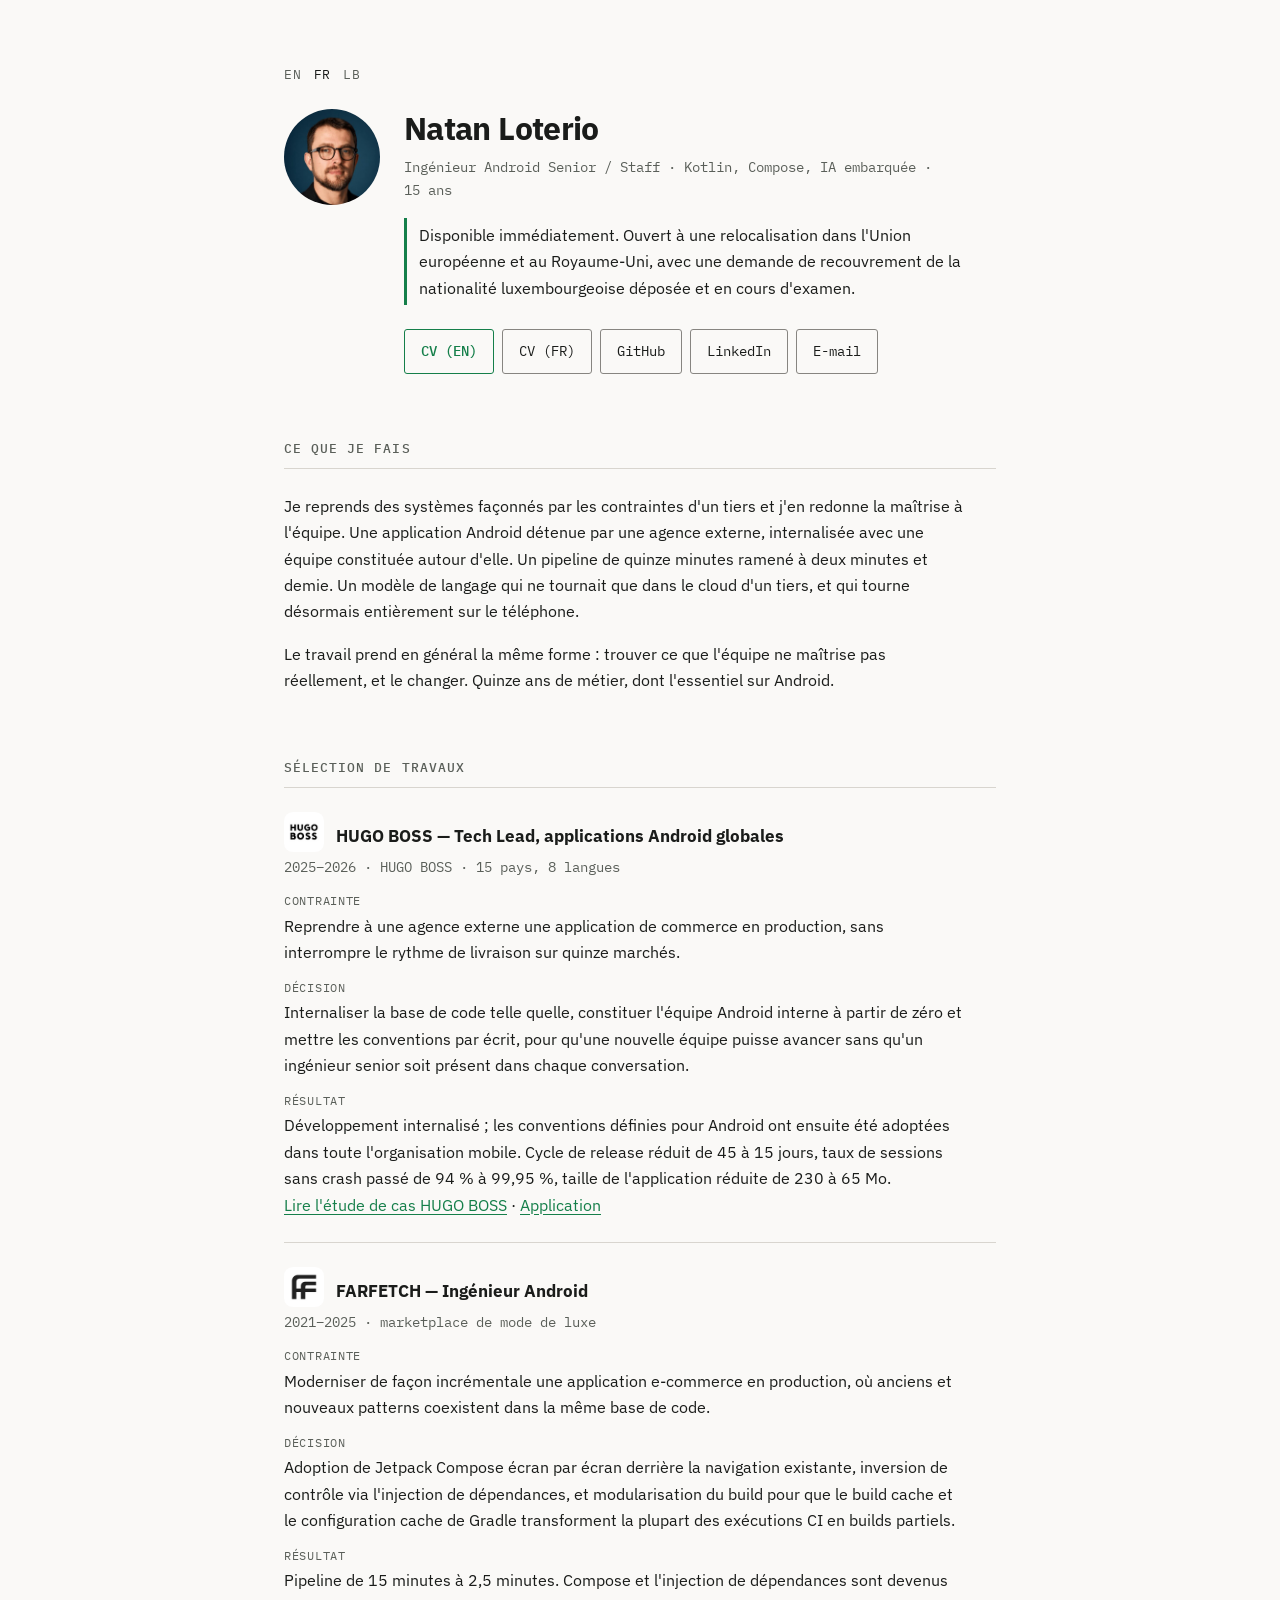
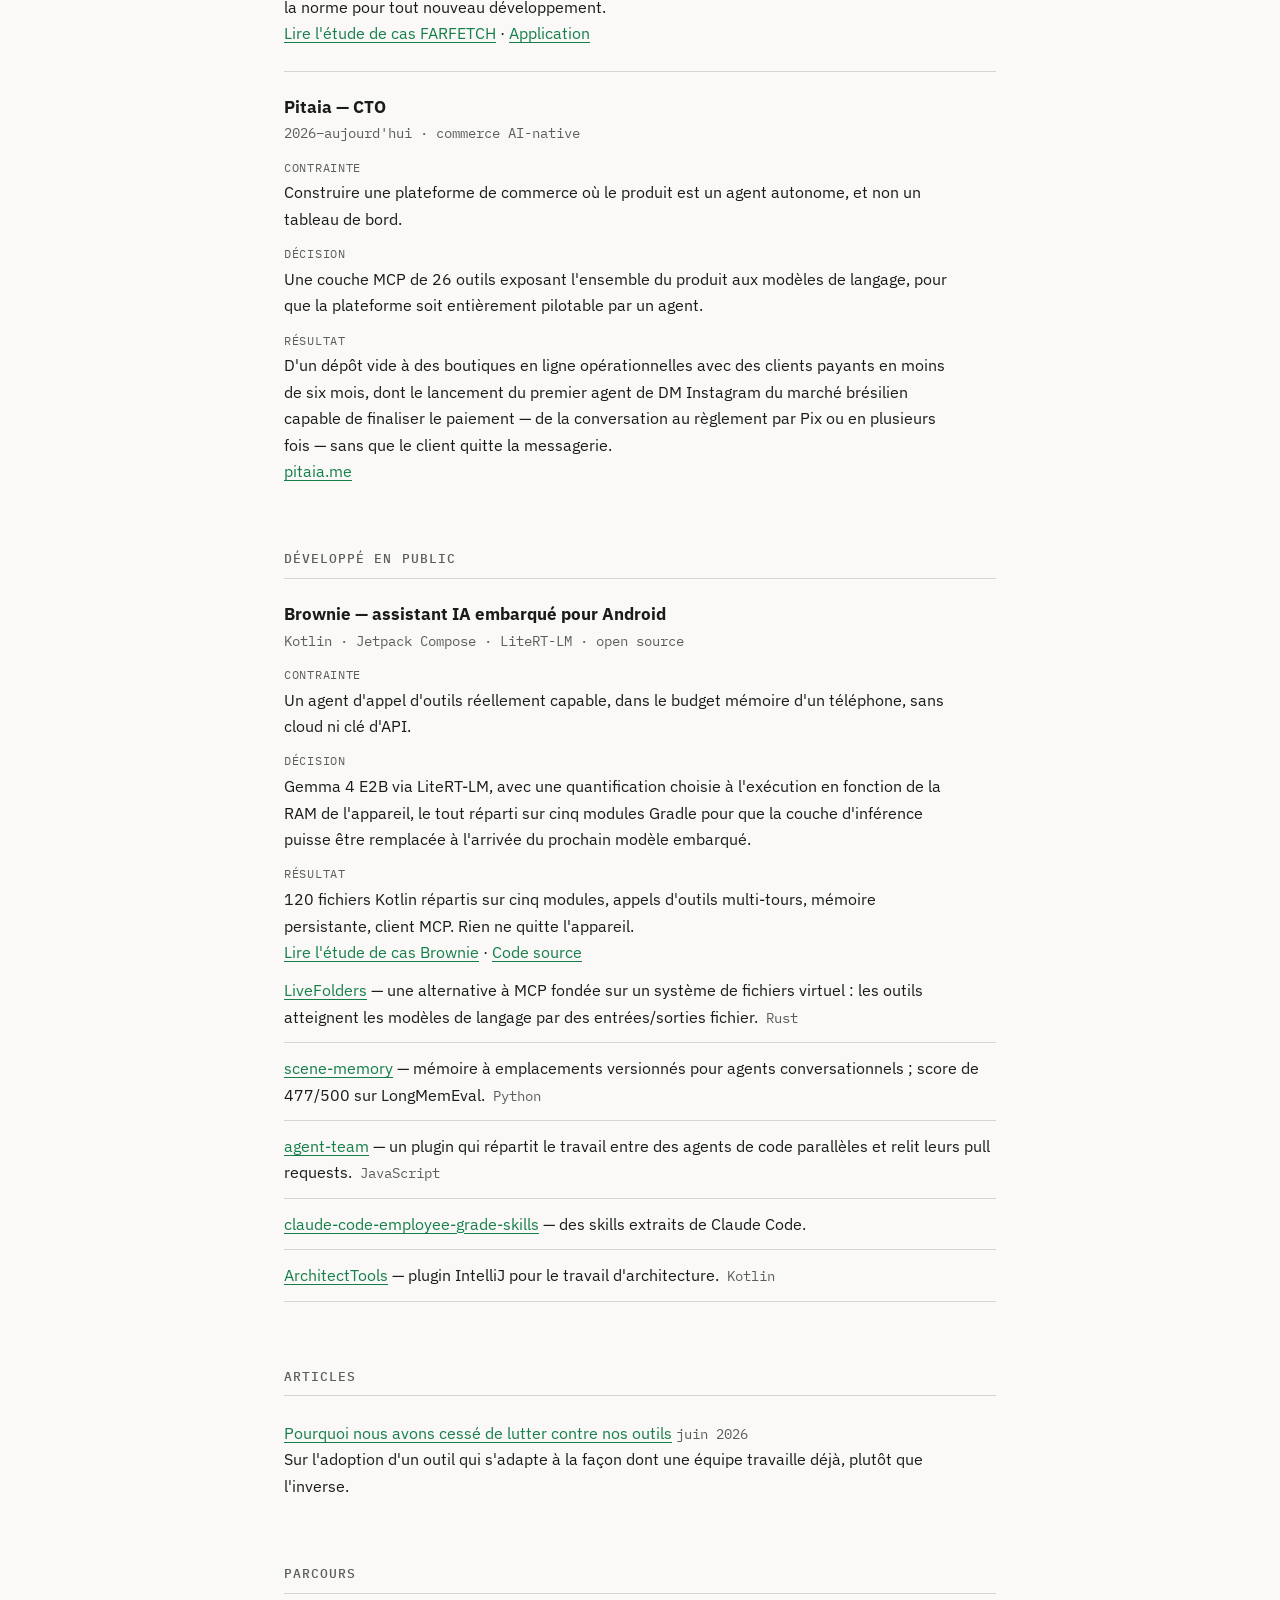
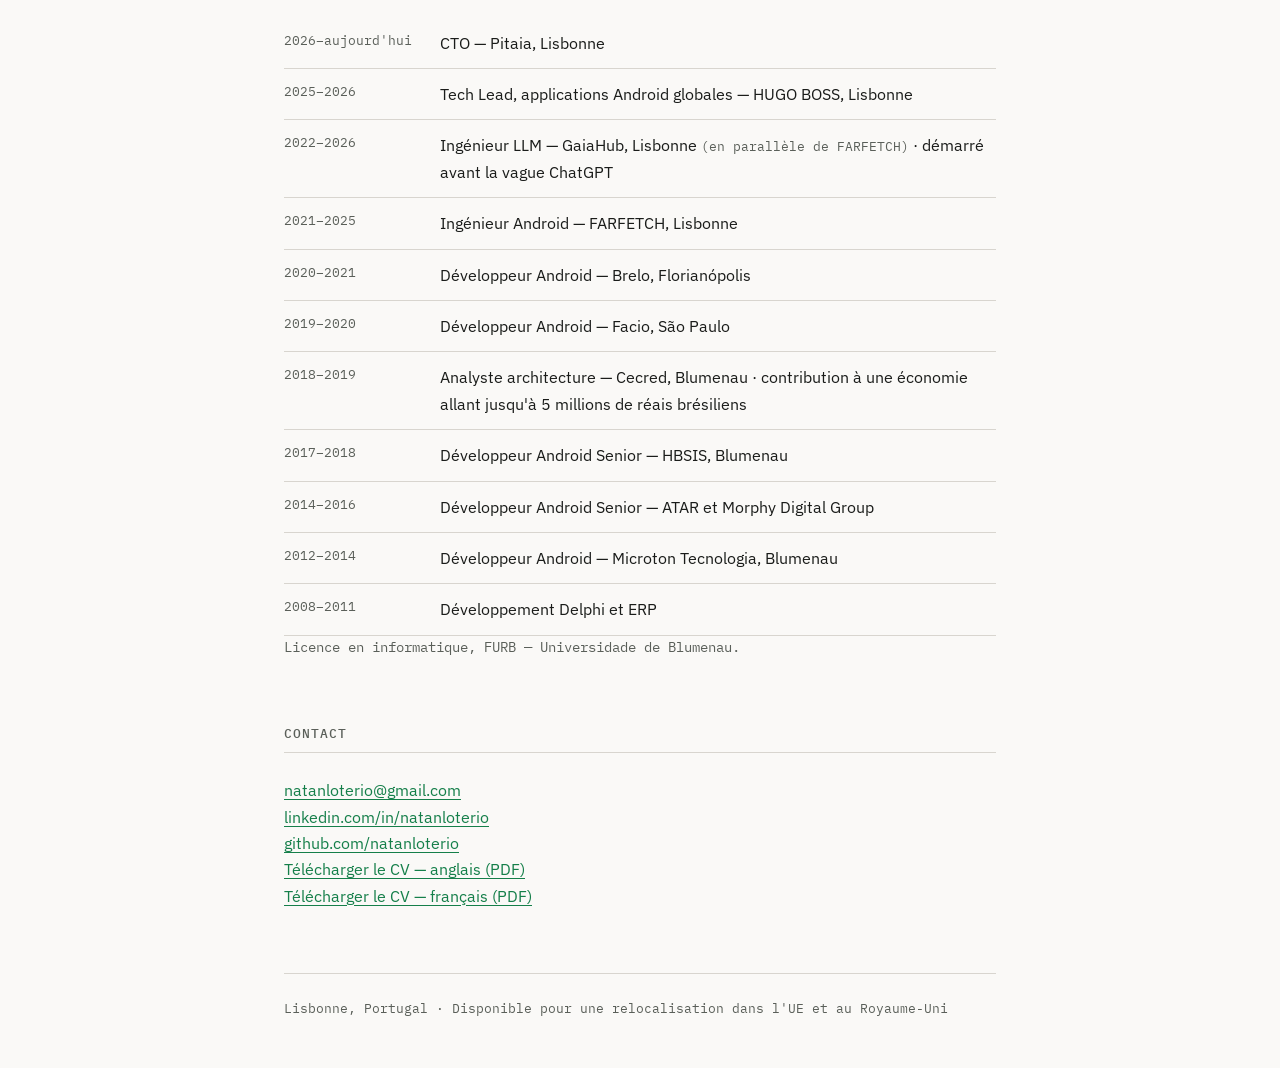
==== commit b49aa1d8: "feat: refresh the CVs and carry their new numbers onto the site Replace both CV PDFs with the new ve" ====
--- a/fr/index.html
+++ b/fr/index.html
@@ -20,6 +20,7 @@
 <link rel="preconnect" href="https://fonts.gstatic.com" crossorigin>
 <link href="https://fonts.googleapis.com/css2?family=IBM+Plex+Mono:wght@400;500&family=IBM+Plex+Sans:wght@400;500&display=swap" rel="stylesheet">
 <link rel="stylesheet" href="../assets/site.css">
+<script src="../assets/analytics.js" defer></script>
 <script type="application/ld+json">
 {"@context":"https://schema.org","@type":"Person","name":"Natan Loterio","jobTitle":"Ingénieur Android Senior · Tech Lead","email":"mailto:natanloterio@gmail.com","url":"https://loterio.me/","image":"https://loterio.me/assets/natan.jpg","address":{"@type":"PostalAddress","addressLocality":"Lisbon","addressCountry":"PT"},"alumniOf":{"@type":"CollegeOrUniversity","name":"FURB — Universidade de Blumenau"},"knowsAbout":["Android","Kotlin","Jetpack Compose","On-device machine learning","Mobile architecture"],"sameAs":["https://github.com/natanloterio","https://www.linkedin.com/in/natanloterio","https://natanloterio.substack.com"]}
 </script>
@@ -68,7 +69,7 @@
       <dt>Décision</dt>
       <dd>Internaliser la base de code telle quelle, constituer l'équipe Android interne à partir de zéro et mettre les conventions par écrit, pour qu'une nouvelle équipe puisse avancer sans qu'un ingénieur senior soit présent dans chaque conversation.</dd>
       <dt>Résultat</dt>
-      <dd>Développement internalisé&nbsp;; les conventions définies pour Android ont ensuite été adoptées dans toute l'organisation mobile.</dd>
+      <dd>Développement internalisé&nbsp;; les conventions définies pour Android ont ensuite été adoptées dans toute l'organisation mobile. Cycle de release réduit de 45 à 15 jours, taux de sessions sans crash passé de 94&nbsp;% à 99,95&nbsp;%, taille de l'application réduite de 230 à 65&nbsp;Mo.</dd>
     </dl>
     <p><a href="work/hugo-boss.html">Lire l'étude de cas HUGO BOSS</a> · <a href="https://play.google.com/store/apps/details?id=com.hugoboss.hugoboss" rel="noopener noreferrer">Application</a></p>
   </article>
@@ -96,7 +97,7 @@
       <dt>Décision</dt>
       <dd>Une couche MCP de 26 outils exposant l'ensemble du produit aux modèles de langage, pour que la plateforme soit entièrement pilotable par un agent.</dd>
       <dt>Résultat</dt>
-      <dd>D'un dépôt vide à des boutiques en ligne opérationnelles avec des clients payants en moins de six mois, dont le lancement du premier agent de DM Instagram du marché brésilien des créateurs capable de finaliser le paiement — de la conversation au règlement par Pix ou en plusieurs fois — sans que le client quitte la messagerie.</dd>
+      <dd>D'un dépôt vide à des boutiques en ligne opérationnelles avec des clients payants en moins de six mois, dont le lancement du premier agent de DM Instagram du marché brésilien capable de finaliser le paiement — de la conversation au règlement par Pix ou en plusieurs fois — sans que le client quitte la messagerie.</dd>
     </dl>
     <p><a href="https://pitaia.me" rel="noopener noreferrer">pitaia.me</a></p>
   </article>
@@ -144,7 +145,7 @@
   <ul class="timeline">
     <li><span class="period">2026–aujourd'hui</span><span>CTO — Pitaia, Lisbonne</span></li>
     <li><span class="period">2025–2026</span><span>Tech Lead, applications Android globales — HUGO BOSS, Lisbonne</span></li>
-    <li><span class="period">2022–2026</span><span>Ingénieur LLM — GaiaHub, Lisbonne <span class="period">(en parallèle de FARFETCH)</span></span></li>
+    <li><span class="period">2022–2026</span><span>Ingénieur LLM — GaiaHub, Lisbonne <span class="period">(en parallèle de FARFETCH)</span> · démarré avant la vague ChatGPT</span></li>
     <li><span class="period">2021–2025</span><span>Ingénieur Android — FARFETCH, Lisbonne</span></li>
     <li><span class="period">2020–2021</span><span>Développeur Android — Brelo, Florianópolis</span></li>
     <li><span class="period">2019–2020</span><span>Développeur Android — Facio, São Paulo</span></li>
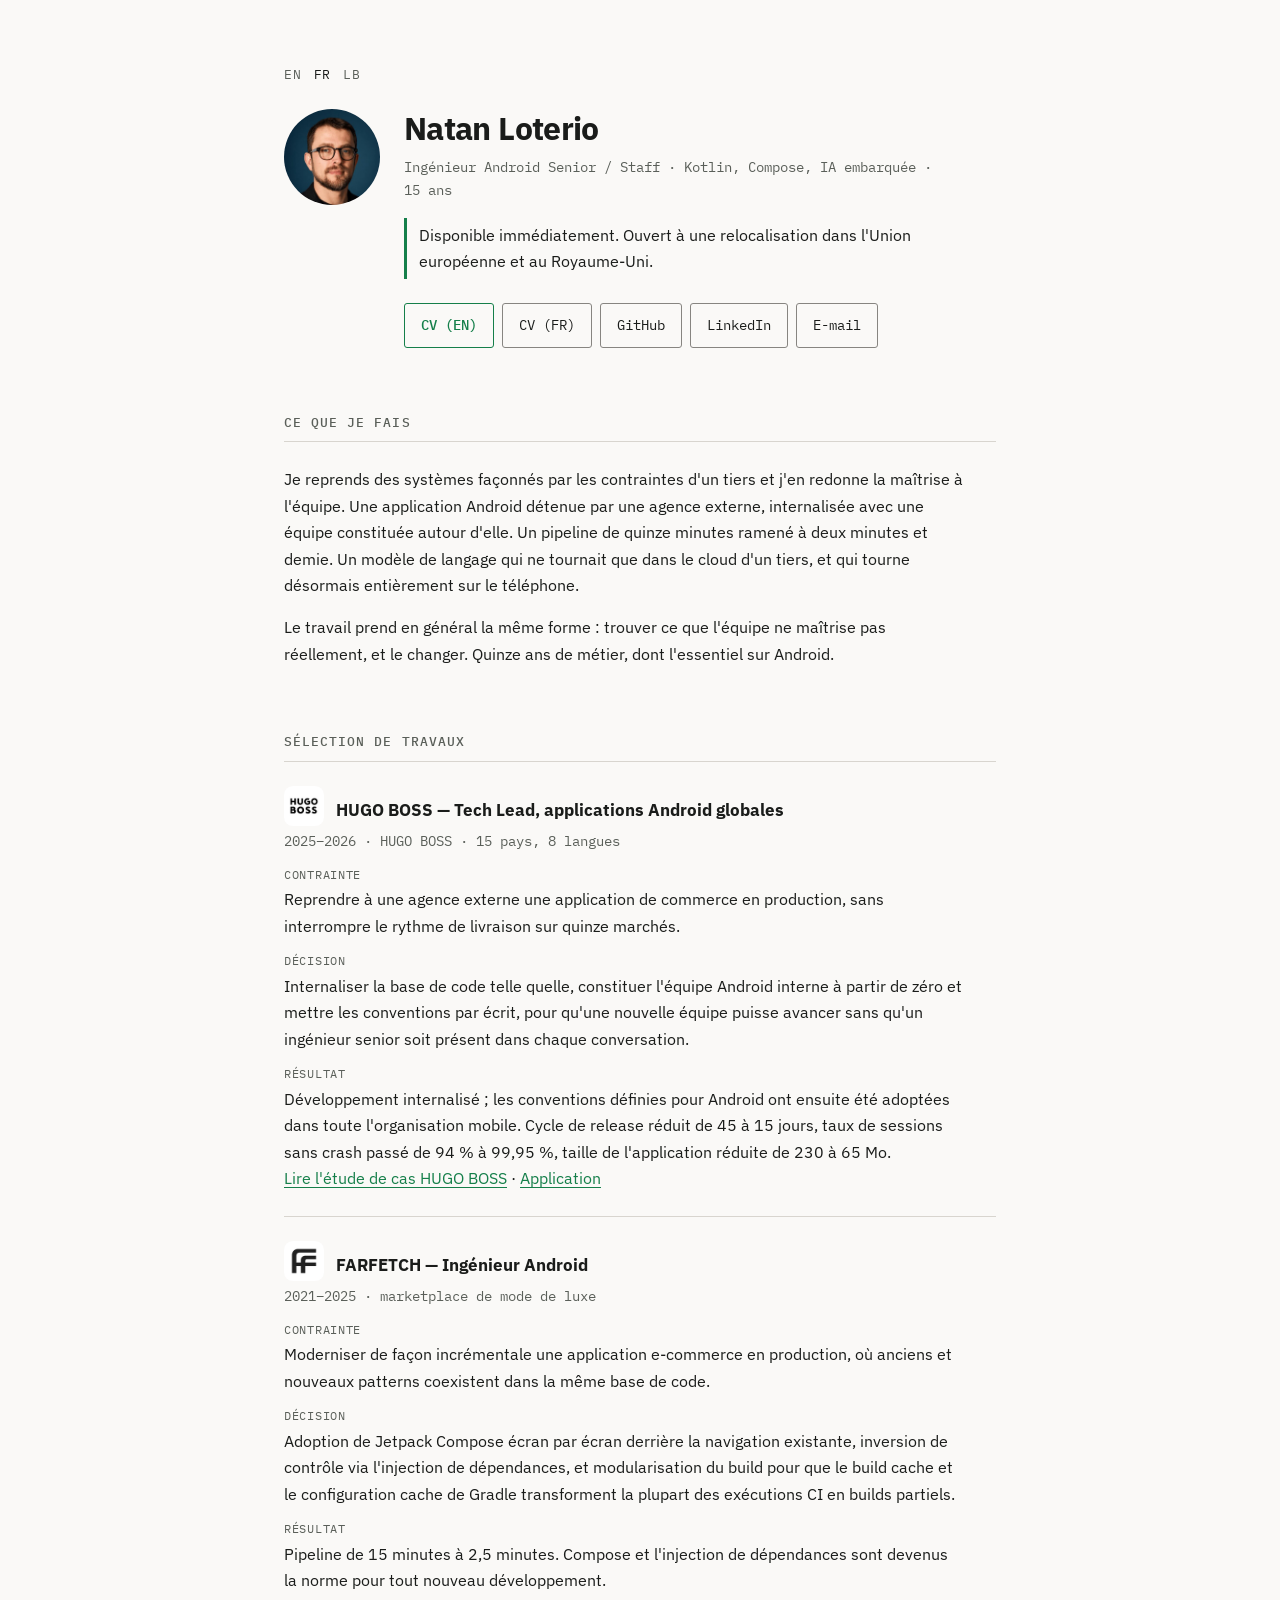
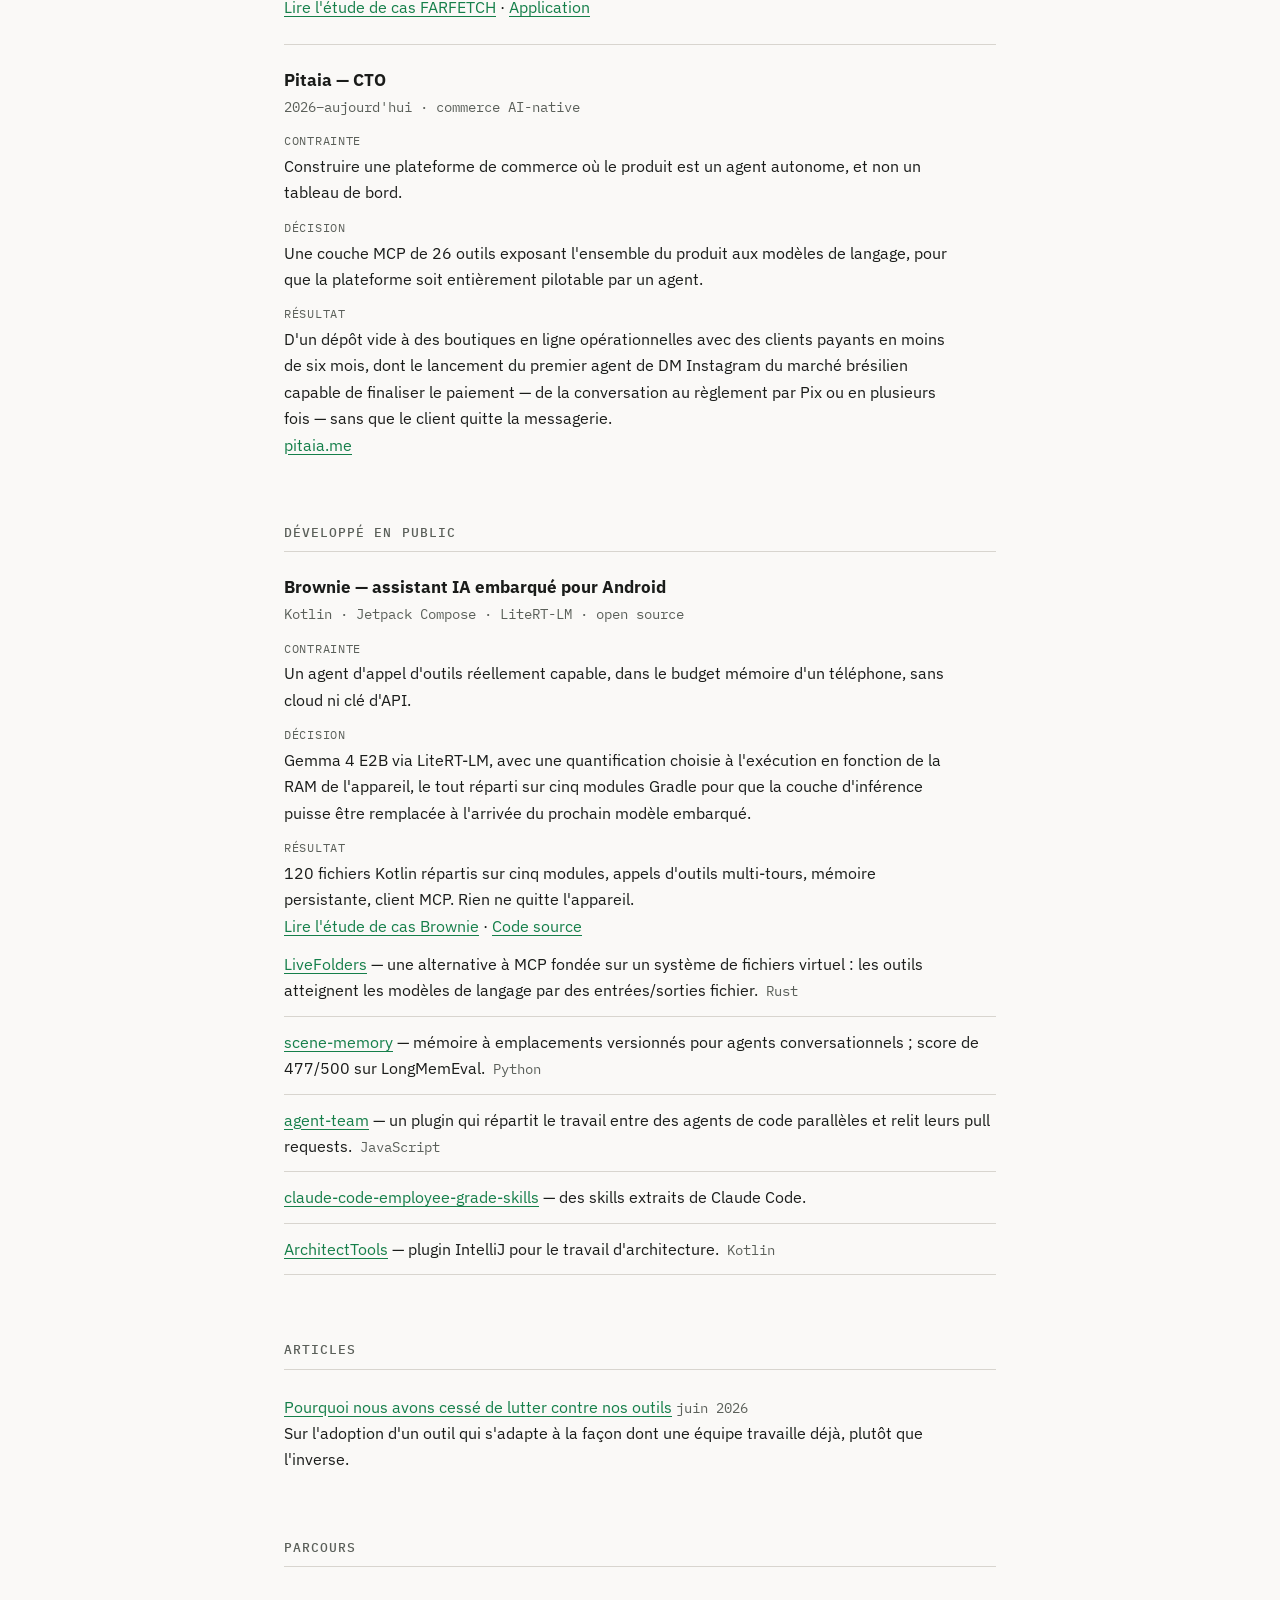
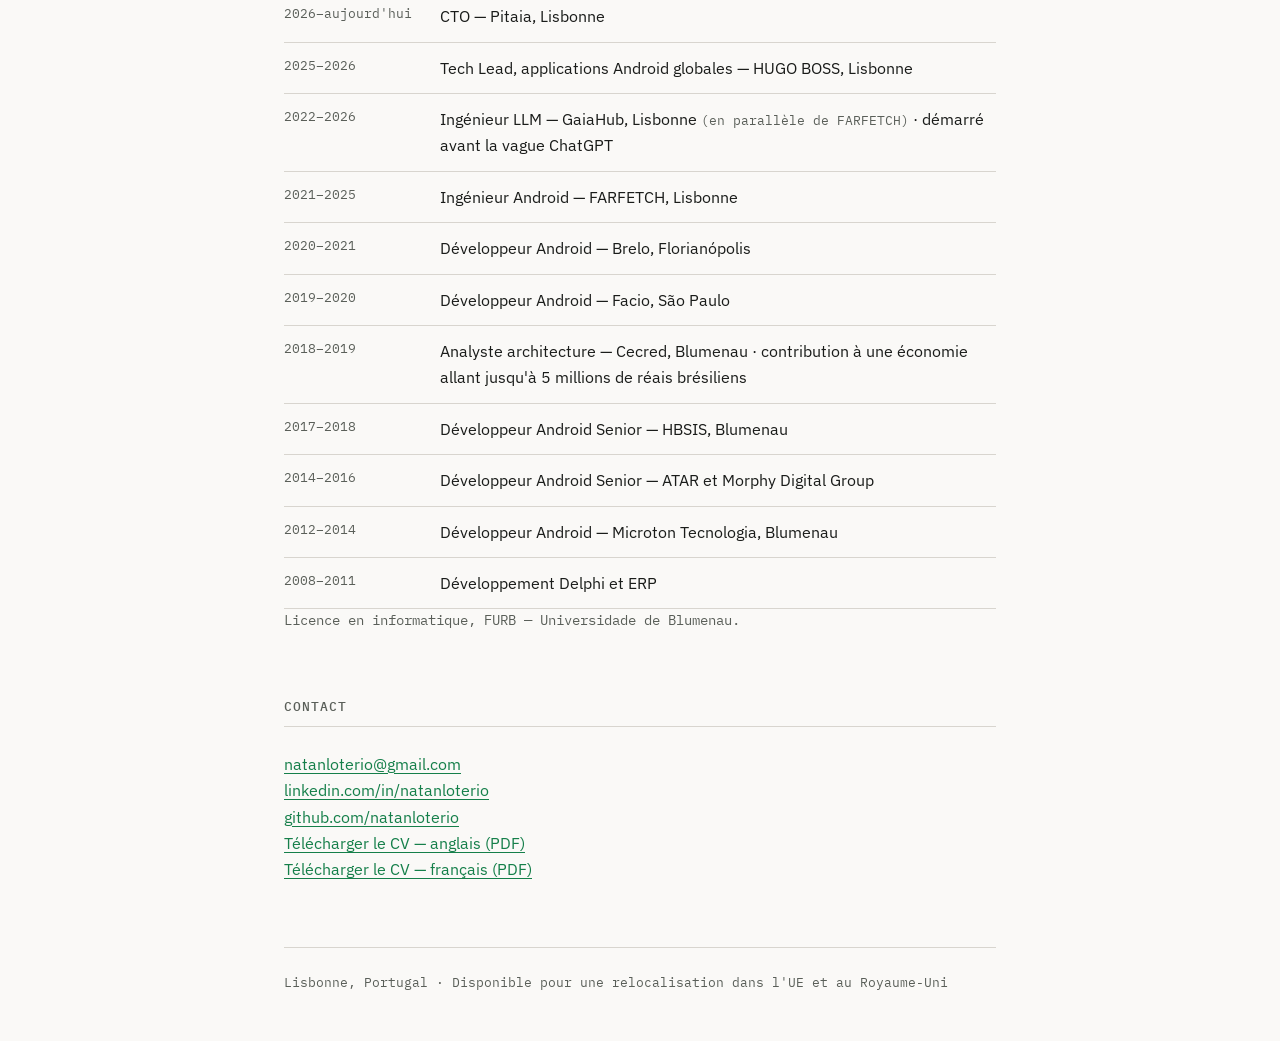
==== commit 88785e77: "fix: drop the nationality application from the hero status line" ====
--- a/fr/index.html
+++ b/fr/index.html
@@ -38,7 +38,7 @@
   <div>
     <h1>Natan Loterio</h1>
     <p class="role">Ingénieur Android Senior / Staff · Kotlin, Compose, IA embarquée · 15&nbsp;ans</p>
-    <p class="status">Disponible immédiatement. Ouvert à une relocalisation dans l'Union européenne et au Royaume-Uni, avec une demande de recouvrement de la nationalité luxembourgeoise déposée et en cours d'examen.</p>
+    <p class="status">Disponible immédiatement. Ouvert à une relocalisation dans l'Union européenne et au Royaume-Uni.</p>
     <nav class="actions" aria-label="Liens de profil">
       <a class="btn primary" href="../assets/cv-en.pdf">CV (EN)</a>
       <a class="btn" href="../assets/cv-fr.pdf">CV (FR)</a>
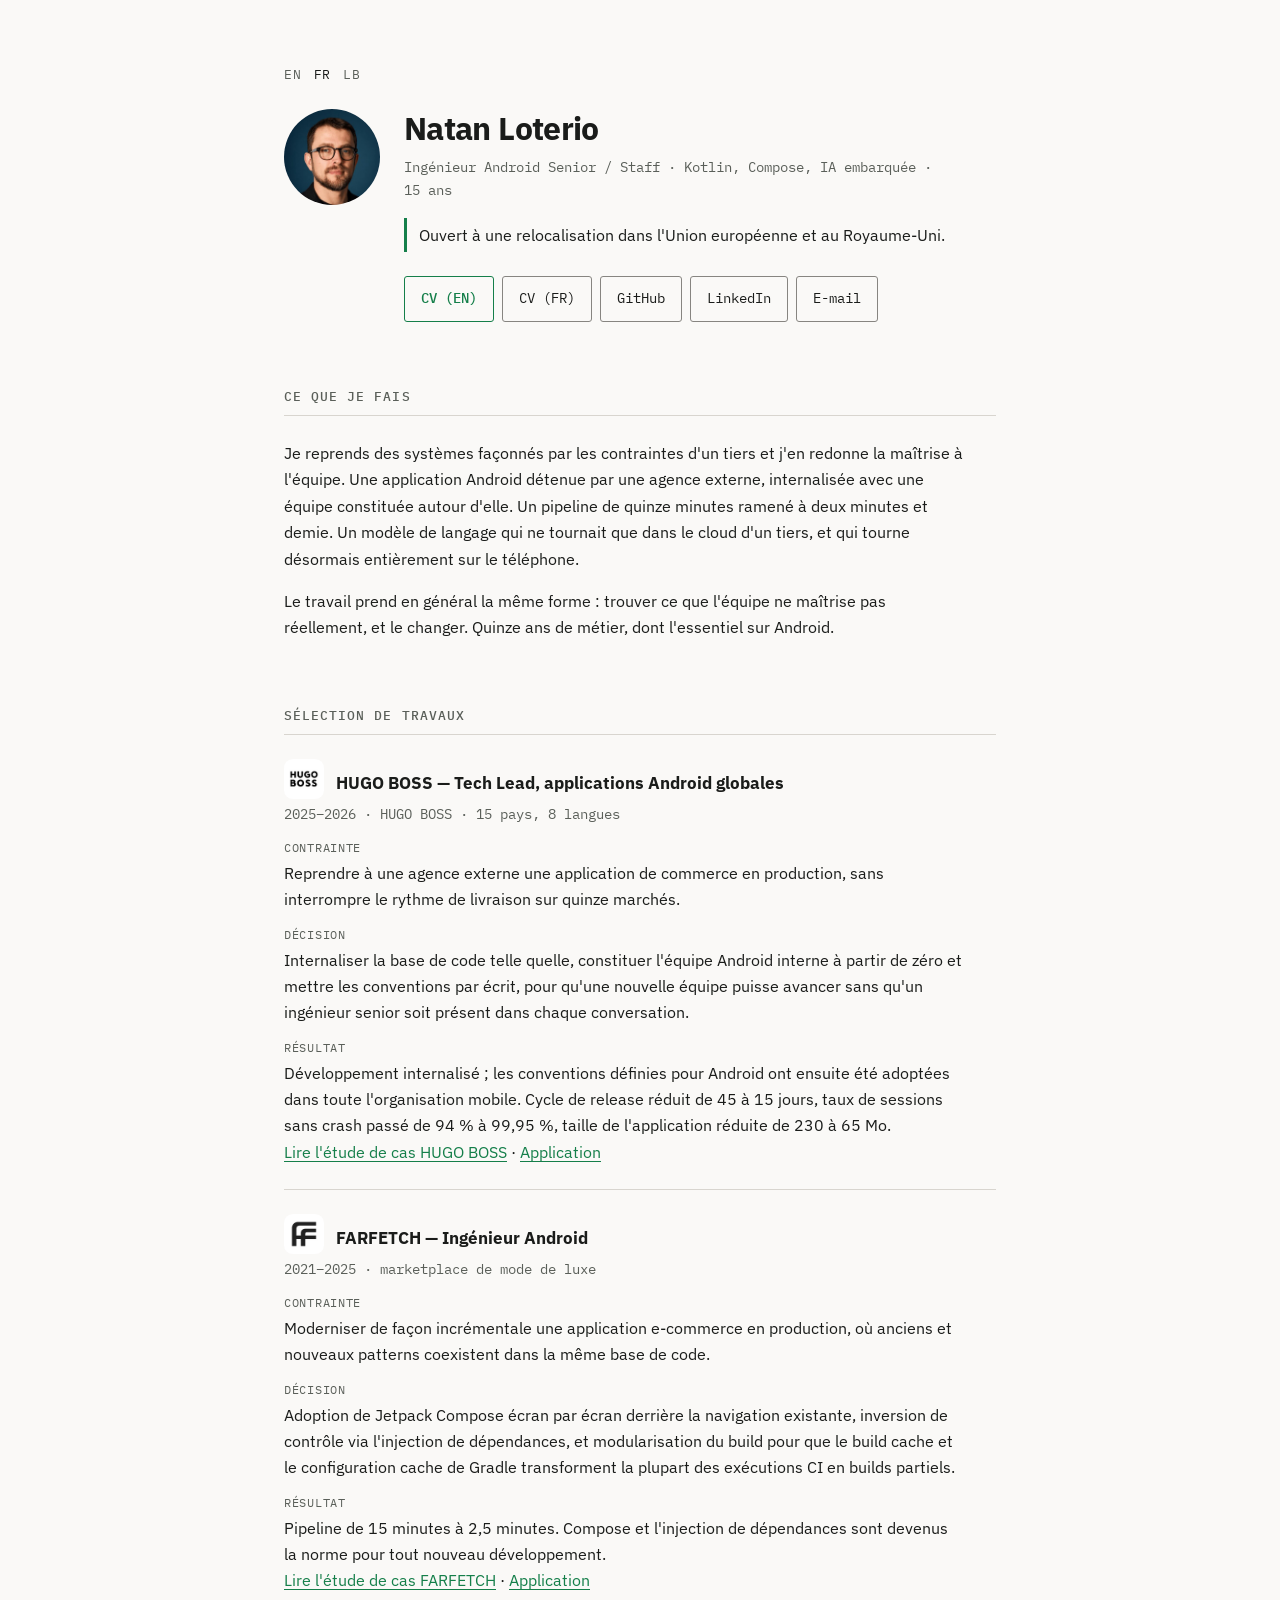
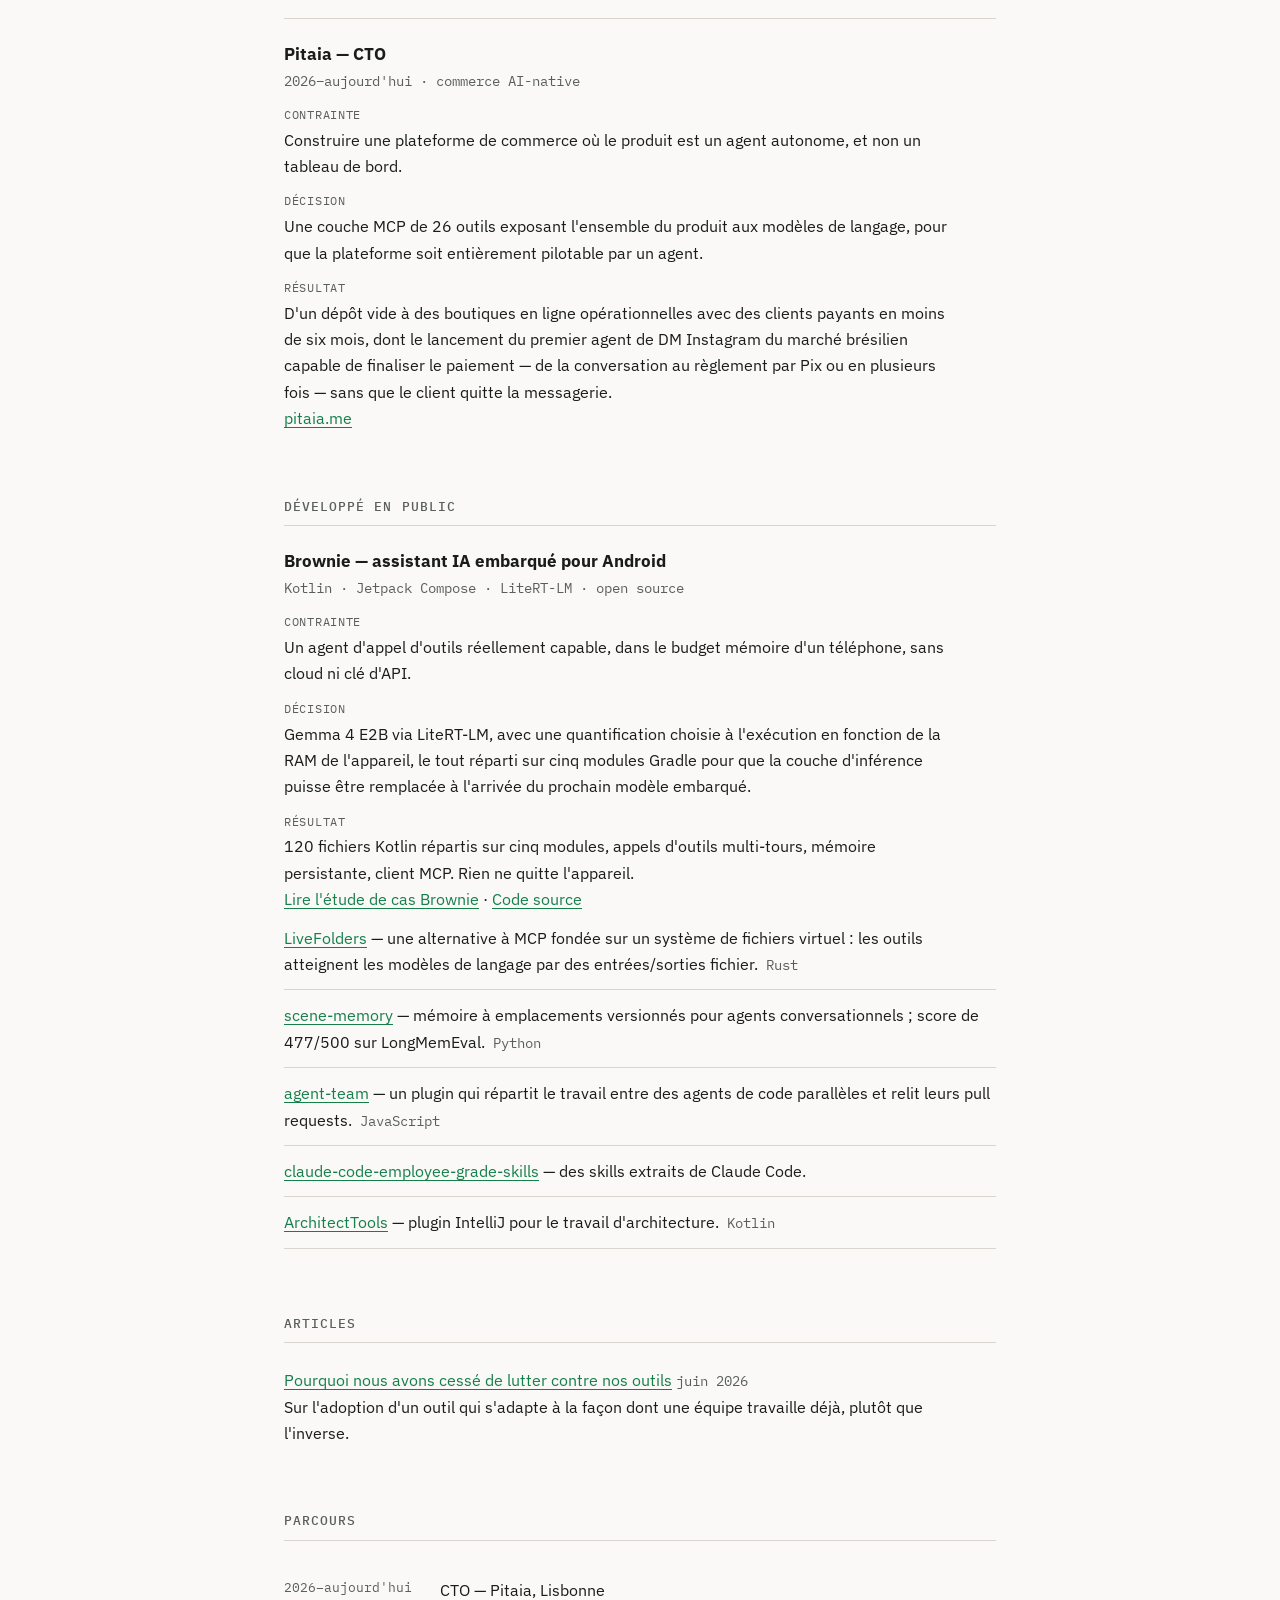
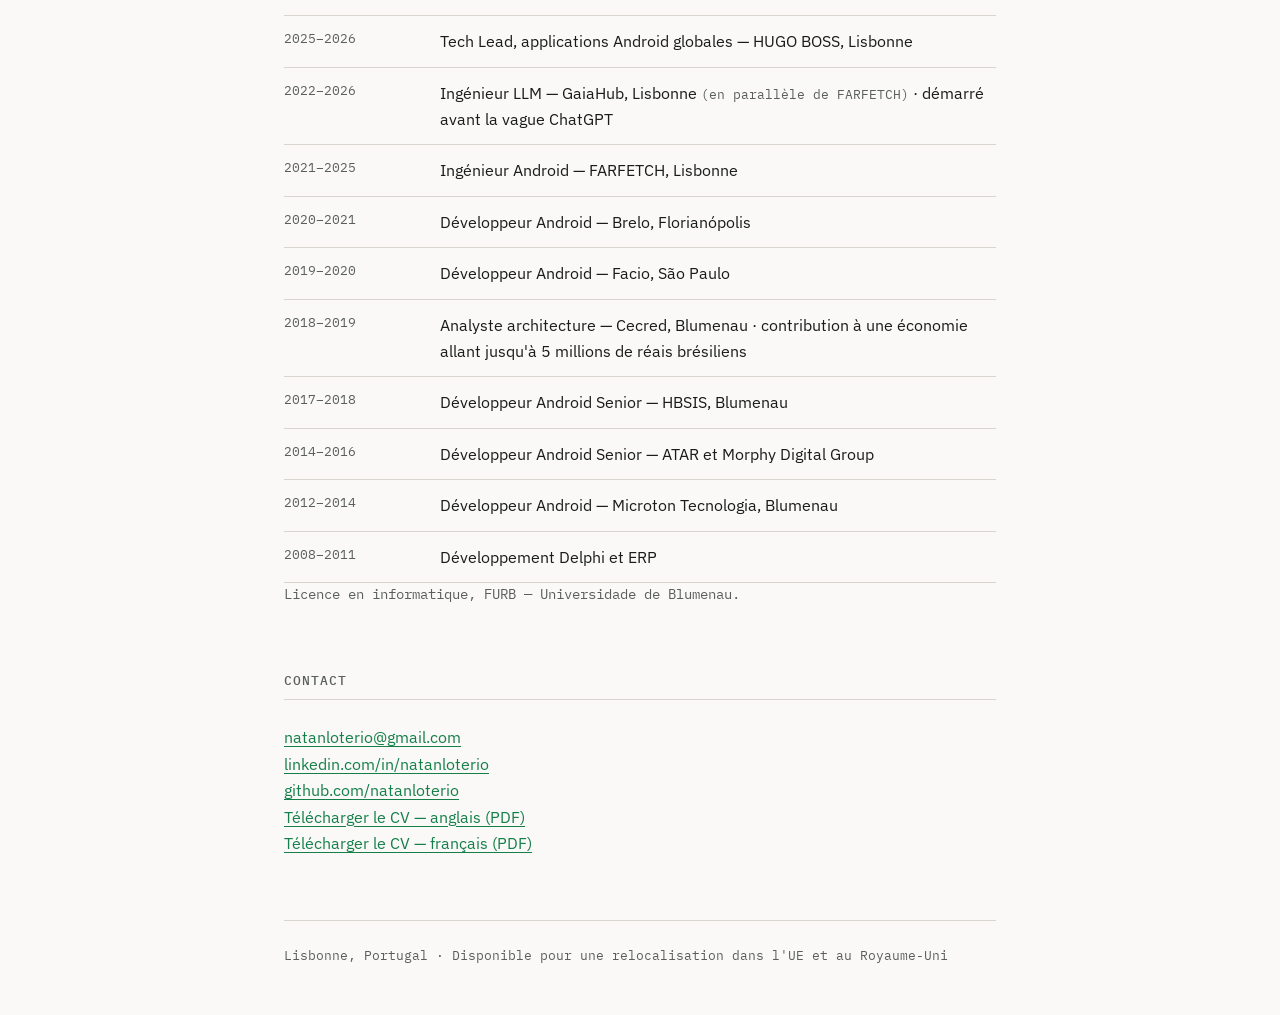
==== commit 53370093: "fix: drop "Available now" from the hero status line" ====
--- a/fr/index.html
+++ b/fr/index.html
@@ -38,7 +38,7 @@
   <div>
     <h1>Natan Loterio</h1>
     <p class="role">Ingénieur Android Senior / Staff · Kotlin, Compose, IA embarquée · 15&nbsp;ans</p>
-    <p class="status">Disponible immédiatement. Ouvert à une relocalisation dans l'Union européenne et au Royaume-Uni.</p>
+    <p class="status">Ouvert à une relocalisation dans l'Union européenne et au Royaume-Uni.</p>
     <nav class="actions" aria-label="Liens de profil">
       <a class="btn primary" href="../assets/cv-en.pdf">CV (EN)</a>
       <a class="btn" href="../assets/cv-fr.pdf">CV (FR)</a>
